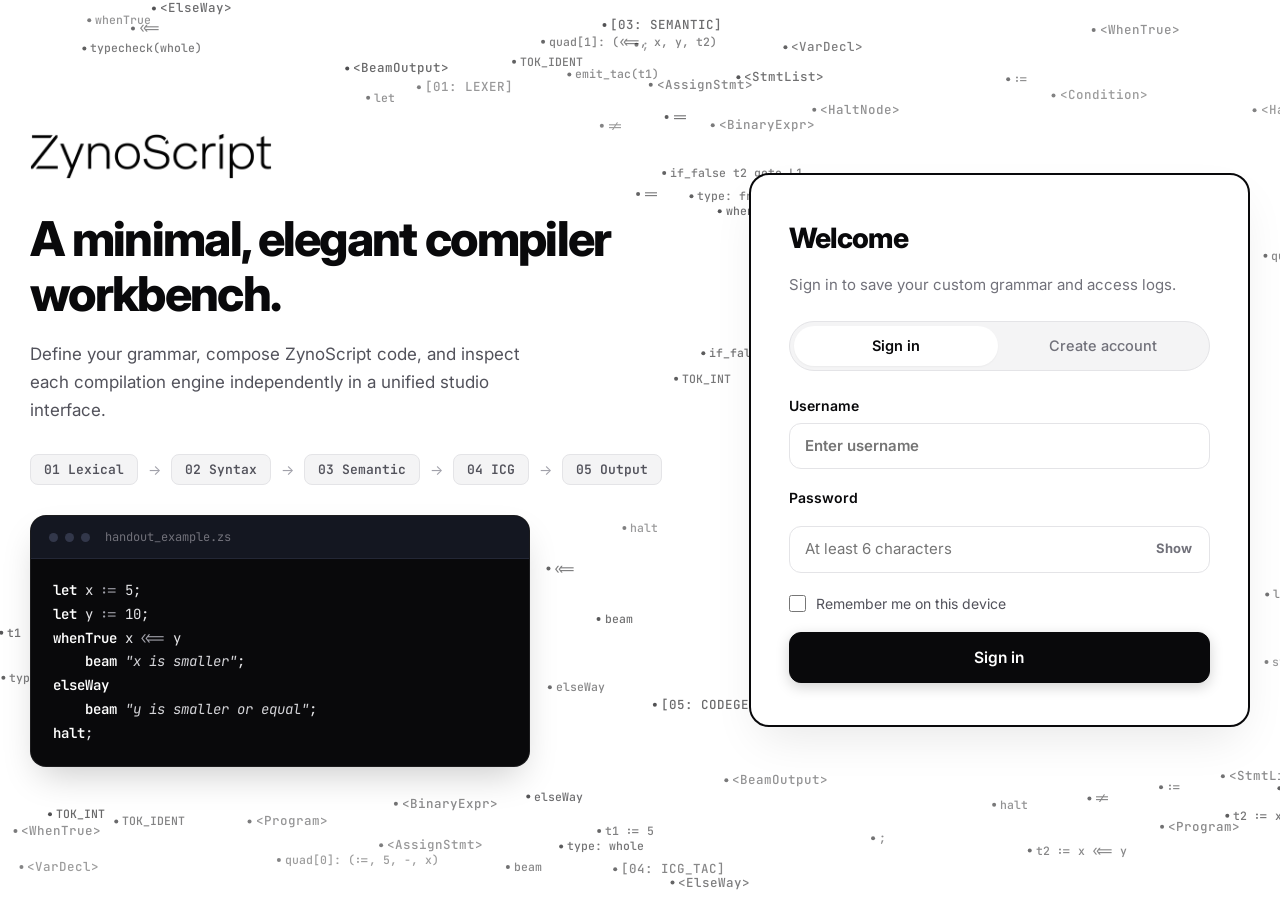
==== public/index.html @ df107875 "style: smooth anti-aliased borders and SVG rendering for topbar shortcut and theme buttons" ====
<!doctype html>
<html lang="en">
<head>
  <meta charset="utf-8">
  <meta name="viewport" content="width=device-width, initial-scale=1">
  <title>ZynoScript - Compiler Construction Lab Project</title>
  <meta name="description" content="ZynoScript: A minimal, sleek developer workbench for lexical, syntax, semantic, intermediate code generation, and execution.">
  <link rel="preconnect" href="https://fonts.googleapis.com">
  <link rel="preconnect" href="https://fonts.gstatic.com" crossorigin>
  <link rel="preload" as="style" href="https://fonts.googleapis.com/css2?family=Inter:wght@400;500;600;700;800&family=JetBrains+Mono:wght@400;500;600&display=swap">
  <link href="https://fonts.googleapis.com/css2?family=Inter:wght@400;500;600;700;800&family=JetBrains+Mono:wght@400;500;600&display=swap" rel="stylesheet">
  <link rel="stylesheet" href="css/style.css?v=6.4">
  <script>
    if (!localStorage.getItem("zs_token") && !sessionStorage.getItem("zs_token")) {
      document.documentElement.classList.add("show-auth-immediately");
    }
    if (localStorage.getItem("zs_theme") === "dark") {
      document.documentElement.setAttribute("data-theme", "dark");
    }
  </script>
  <link rel="icon" type="image/x-icon" href="/favicon.ico">
</head>
<body>

  <!-- Top Navigation Bar (Concept 1: Consolidated Executive Profile Menu) -->
  <header id="topbar" class="topbar" hidden>
    <div class="topbar-left">
      <a class="brand" href="#" aria-label="ZynoScript Compiler Construction Lab Project">
        <img src="assets/wordmark.png" alt="ZynoScript">
        <span class="brand-tag">Compiler Construction Lab Project</span>
      </a>
      <nav id="nav" class="nav-pills" hidden>
        <button class="nav-btn is-active" data-view="workbench" id="nav-workbench">Workbench</button>
        <button class="nav-btn" data-view="guide" id="nav-guide">Language Guide</button>
      </nav>
    </div>
    <div class="topbar-right">
      <button id="btn-shortcuts-help" class="topbar-icon-btn" type="button" title="Shortcuts & Quick Actions (?)" aria-label="Shortcuts and Quick Actions" hidden>
        <span data-icon="keyboard"></span>
      </button>
      <button id="btn-theme-toggle" class="topbar-icon-btn" type="button" title="Switch Theme (Light / Dark)" aria-label="Toggle Theme" hidden>
        <span id="theme-icon" data-icon="moon"></span>
      </button>

      <!-- Executive Profile Menu (Linear/Vercel style) -->
      <div id="whoami" class="profile-menu-container" hidden>
        <button id="profile-btn" class="profile-btn" aria-haspopup="true" aria-expanded="false" title="User Account Menu">
          <span class="avatar" id="who-avatar" aria-hidden="true">A</span>
          <span class="profile-caret" data-icon="chevron"></span>
        </button>
        <div id="profile-dropdown" class="profile-dropdown" hidden>
          <div class="profile-dropdown-header">
            <span id="who-name" class="profile-dropdown-name">admin</span>
            <span id="who-role" class="profile-dropdown-role">admin</span>
          </div>
          <div class="profile-dropdown-divider"></div>
          <button class="profile-dropdown-item" data-view="activity" id="nav-activity">
            <span class="p-item-icon" data-icon="activity"></span> Activity Stream
          </button>
          <button class="profile-dropdown-item" data-view="admin" id="nav-admin" hidden>
            <span class="p-item-icon" data-icon="shield"></span> Admin Tools
          </button>
          <button class="profile-dropdown-item" id="menu-open-grammar">
            <span class="p-item-icon" data-icon="sliders"></span> Grammar Settings
          </button>
          <div class="profile-dropdown-divider"></div>
          <button class="profile-dropdown-item danger" id="logout">
            <span class="p-item-icon" data-icon="logout"></span> Sign out
          </button>
        </div>
      </div>
    </div>
  </header>

  <!-- View 1: Auth (Sign In / Register) -->
  <main id="auth-view" class="auth" hidden>
    <canvas id="auth-compiler-canvas" class="auth-compiler-canvas" aria-hidden="true"></canvas>
    <div class="auth-container">
      <section class="auth-hero">
        <img class="hero-logo" src="assets/wordmark.png" alt="ZynoScript">
        <h1>A minimal, elegant compiler workbench.</h1>
        <p class="lead">Define your grammar, compose ZynoScript code, and inspect each compilation engine independently in a unified studio interface.</p>
        <div class="hero-pipeline-preview">
          <span class="h-stage">01 Lexical</span>
          <span class="h-arrow">&rarr;</span>
          <span class="h-stage">02 Syntax</span>
          <span class="h-arrow">&rarr;</span>
          <span class="h-stage">03 Semantic</span>
          <span class="h-arrow">&rarr;</span>
          <span class="h-stage">04 ICG</span>
          <span class="h-arrow">&rarr;</span>
          <span class="h-stage">05 Output</span>
        </div>
        <div class="hero-code-card">
          <div class="hero-code-header">
            <span class="hero-code-dot"></span>
            <span class="hero-code-dot"></span>
            <span class="hero-code-dot"></span>
            <span class="hero-code-title">handout_example.zs</span>
          </div>
          <pre class="hero-code"><span class="k">let</span> x <span class="o">:=</span> 5;
<span class="k">let</span> y <span class="o">:=</span> 10;
<span class="k">whenTrue</span> x <span class="o">&lt;&lt;=</span> y
    <span class="k">beam</span> <span class="s">"x is smaller"</span>;
<span class="k">elseWay</span>
    <span class="k">beam</span> <span class="s">"y is smaller or equal"</span>;
<span class="k">halt</span>;</pre>
        </div>
      </section>

      <section class="auth-card">
        <div class="auth-card-head">
          <h2 class="auth-title">Welcome</h2>
          <p class="muted">Sign in to save your custom grammar and access logs.</p>
        </div>
        <div class="seg auth-seg" role="tablist">
          <button class="tab is-active" data-mode="login" role="tab" id="tab-login">Sign in</button>
          <button class="tab" data-mode="register" role="tab" id="tab-register">Create account</button>
        </div>
        <form id="auth-form" autocomplete="on">
          <label>Username
            <input id="auth-user" required minlength="3" maxlength="32" autocomplete="username" placeholder="Enter username">
          </label>
          <label for="auth-pass">Password</label>
          <div class="pw-wrap">
            <input id="auth-pass" type="password" required minlength="6" autocomplete="current-password" placeholder="At least 6 characters">
            <button type="button" id="pw-toggle" class="pw-toggle" aria-pressed="false" aria-controls="auth-pass">Show</button>
          </div>
          <label class="check">
            <input type="checkbox" id="auth-remember">
            <span>Remember me on this device</span>
          </label>
          <p id="auth-error" class="form-error" role="alert"></p>
          <button class="btn primary block" id="auth-submit">Sign in</button>
        </form>
      </section>
    </div>
  </main>

  <!-- View 2: Workbench Studio (Clean 2-Column IDE) -->
  <main id="workbench-view" class="studio-view" hidden>
    <div class="mobile-workbench-tabs" id="mobile-workbench-tabs" role="tablist" aria-label="Mobile Workbench View">
      <button type="button" class="mw-tab is-active" data-mpane="editor" id="mw-tab-editor">Code Editor</button>
      <button type="button" class="mw-tab" data-mpane="inspector" id="mw-tab-inspector">Compiler Output</button>
      <button type="button" class="btn primary small mw-run-btn" id="mw-floating-run" title="Compile & Run All (Ctrl+Enter)"><span data-icon="play"></span> Run</button>
    </div>
    <div class="studio-grid" id="studio-grid">
      <!-- Left Column: 100% Dedicated to Source Code Editor (Concept 5) -->
      <section class="studio-pane editor-pane" id="editor-pane">
        <header class="pane-header">
          <div class="pane-header-left">
            <h2 class="pane-title">Source Code</h2>
          </div>
          <div class="pane-header-right">
            <div class="inline-select">
              <span class="select-label" id="sample-label">Preset:</span>
              <select id="sample" aria-labelledby="sample-label"></select>
            </div>
            <button id="btn-open-grammar" class="btn ghost small" title="Customize language grammar (slide-over)">
              <span data-icon="sliders"></span> Grammar
            </button>
          </div>
        </header>

        <!-- Code Editor Section -->
        <div id="code-container" class="pane-content editor-content">
          <div class="code-editor" id="code-editor-box">
            <div id="gutter" class="code-gutter" aria-hidden="true">1</div>
            <div class="code-stage-wrap">
              <pre id="code-highlight" class="code-highlight" aria-hidden="true"></pre>
              <textarea id="code" class="code-textarea" spellcheck="false" aria-label="ZynoScript source code"></textarea>
            </div>
          </div>
          <footer class="pane-footer editor-footer">
            <span id="code-stats" class="mono text-muted">0 lines · 0 chars</span>
            <div class="editor-footer-right">
              <span class="kbd-hint"><kbd>Ctrl</kbd> + <kbd>Enter</kbd> to run</span>
              <button id="btn-run-editor" class="btn ghost small" title="Run program (Ctrl+Enter)">Run <span data-icon="arrow"></span></button>
            </div>
          </footer>
        </div>
      </section>

      <!-- Resizable Split Handle (Desktop) -->
      <div id="studio-resizer" class="studio-resizer" role="separator" aria-orientation="vertical" title="Drag to resize editor and output panes"></div>

      <!-- Right Column: Flattened Pipeline Stepper & Inspector Output (Concept 2) -->
      <section class="studio-pane inspector-pane" id="inspector-pane">
        <header class="pane-header inspector-header-flattened">
          <!-- The Unified 5-Stage Compiler Pipeline -->
          <ol class="pipeline" id="pipeline" role="tablist">
            <li>
              <button class="stage" data-stage="lexical" id="stage-lexical" title="Run Lexical Analysis">
                <span class="stage-num">01</span>
                <span class="stage-name">Lexical</span>
                <span class="dot"></span>
              </button>
            </li>
            <li>
              <button class="stage" data-stage="syntax" id="stage-syntax" title="Run Syntax Analysis">
                <span class="stage-num">02</span>
                <span class="stage-name">Syntax</span>
                <span class="dot"></span>
              </button>
            </li>
            <li>
              <button class="stage" data-stage="semantic" id="stage-semantic" title="Run Semantic Analysis">
                <span class="stage-num">03</span>
                <span class="stage-name">Semantic</span>
                <span class="dot"></span>
              </button>
            </li>
            <li>
              <button class="stage" data-stage="icg" id="stage-icg" title="Run Intermediate Code Generation">
                <span class="stage-num">04</span>
                <span class="stage-name">ICG</span>
                <span class="dot"></span>
              </button>
            </li>
            <li>
              <button class="stage" data-stage="output" id="stage-output" title="Run Output Interpreter">
                <span class="stage-num">05</span>
                <span class="stage-name">Output</span>
                <span class="dot"></span>
              </button>
            </li>
          </ol>
          <div class="inspector-header-actions">
            <h2 id="out-title" style="display:none;" aria-hidden="true">Output</h2>
            <span id="out-status" class="badge" hidden></span>
            <!-- Contextual Controls (Concept 4: hidden until output is available) -->
            <button id="btn-copy-output" class="tool-btn" title="Copy output to clipboard" hidden><span data-icon="copy"></span> Copy</button>
            <button id="btn-clear-output" class="tool-btn" title="Clear output" hidden><span data-icon="trash"></span> Clear</button>
            <button id="run-all" class="btn primary small run-all-btn" title="Run all 5 compiler stages (Ctrl+Enter)"><span data-icon="play"></span> Run All</button>
          </div>
        </header>

        <!-- Dynamic Output Content (Subbar removed!) -->
        <div id="output" class="pane-content inspector-content">
          <div class="empty-state">
            <div class="empty-glyph" data-icon="braces"></div>
            <p>Pick a compiler stage above or hit <b>Run All</b> to analyze and run your code.</p>
          </div>
        </div>
      </section>
    </div>
  </main>

  <!-- Slide-Over Grammar Configuration Sheet (Concept 5) -->
  <div id="grammar-drawer-backdrop" class="drawer-backdrop" hidden></div>
  <aside id="grammar-drawer" class="drawer-sheet" hidden aria-label="Grammar Configuration">
    <div class="drawer-header">
      <div>
        <h2 class="drawer-title">Language Grammar</h2>
        <p class="muted text-small">Configure custom keywords, operators, and inspect BNF rules.</p>
      </div>
      <button id="btn-close-grammar-drawer" class="drawer-close-btn" title="Close drawer (ESC)" aria-label="Close"><span data-icon="close"></span></button>
    </div>
    <div class="drawer-tabs">
      <div class="seg small">
        <button class="tab is-active" data-gtab="keywords">Keywords</button>
        <button class="tab" data-gtab="operators">Operators</button>
        <button class="tab" data-gtab="rules">BNF Grammar Rules</button>
      </div>
      <span id="grammar-msg" class="muted text-small" role="status"></span>
    </div>
    <div id="grammar-body" class="drawer-body"></div>
    <div class="drawer-footer">
      <button id="grammar-preview" class="btn ghost small" title="Translate current preset sample using your draft grammar">Preview in Sample</button>
      <button id="grammar-reset" class="btn ghost small">Reset to Default</button>
      <button id="grammar-save" class="btn primary small">Save Grammar</button>
    </div>
  </aside>

  <!-- View 3: Language Guide (Full Reference & Cheatsheet) -->
  <main id="guide-view" class="page-view" hidden>
    <div class="guide-container">
      <div class="guide-header">
        <div>
          <span class="eyebrow">Language Specification</span>
          <h1 class="page-title">ZynoScript Language Reference</h1>
          <p class="muted">Complete specification of keywords, operators, data types, and syntax rules.</p>
        </div>
        <button id="guide-try" class="btn primary">Load Handout Example &rarr;</button>
      </div>

      <div class="guide-grid">
        <section class="card-panel">
          <header class="card-header"><h3>Custom Keywords (Section A)</h3></header>
          <div id="guide-keywords" class="card-body flush"></div>
        </section>

        <section class="card-panel">
          <header class="card-header"><h3>Custom Operators (Section B)</h3></header>
          <div id="guide-operators" class="card-body flush"></div>
        </section>

        <section class="card-panel">
          <header class="card-header"><h3>Data Types (Handwritten Notes)</h3></header>
          <div id="guide-types" class="card-body flush"></div>
        </section>

        <section class="card-panel">
          <header class="card-header"><h3>Syntax & Grammar Rules</h3></header>
          <div class="card-body">
            <ul class="rules-list">
              <li>Every statement ends with a semicolon <code>;</code></li>
              <li>Every complete program concludes with <code id="gd-halt">halt;</code></li>
              <li>Variables can be explicitly typed: <code id="gd-decl1">let whole a := 5;</code></li>
              <li>Variables can also be inferred from values: <code id="gd-decl2">let x := 5;</code></li>
              <li>Conditional statements support optional parentheses around conditions: <code>whenTrue x &lt;&lt;= y</code></li>
              <li>Single statements can be written with or without enclosing braces <code>{ }</code></li>
              <li>Explicit type casting uses <code id="gd-cast">x as~ whole</code> (converts between <code>whole</code>, <code>part</code>, <code>phrase</code>, <code>flag</code>, and <code>mark</code>).</li>
              <li>Single-line comments begin with <code>//</code> and run to the end of the line.</li>
              <li>Multi-line block comments open with <code>/~~</code> and close with <code>~~/</code>; they may span any number of lines.</li>
              <li>Comments are removed by the lexer, so they never affect tokens, the AST, or program output.</li>
            </ul>
          </div>
        </section>

        <section class="card-panel">
          <header class="card-header"><h3>Comments (<code>//</code> &amp; <code>/~~ ... ~~/</code>)</h3></header>
          <div class="card-body">
            <pre class="code">// single-line comment: ignored until end of line
let whole total := 10;   // trailing comment after code

/~~ multi-line block comment:
    begins with /~~ and spans multiple lines
    until closed with ~~/
beam total;
halt;</pre>
            <p class="muted text-small">Custom operators may not contain <code>//</code>, <code>/~~</code>, or <code>~~/</code>, so comments always stay unambiguous.</p>
          </div>
        </section>

        <section class="card-panel">
          <header class="card-header"><h3>Explicit Type Casting (<code>as~</code>)</h3></header>
          <div class="card-body">
            <pre class="code" id="guide-cast-code">let part rate := 19.75;
let whole units := rate as~ whole;      // 19.75 -> 19
let phrase label := units as~ phrase;   // 19 -> "19"
let whole parsed := "42" as~ whole;     // "42" -> 42
let mark grade := 65 as~ mark;          // 65 -> 'A'
let flag ok := 1 as~ flag;              // 1 -> true</pre>
            <p class="muted text-small">Supported casts: <code>whole &harr; part</code>, <code>any &rarr; phrase</code>, <code>phrase &rarr; whole/part</code> (checked at runtime), <code>flag &harr; whole</code> (0/1), and <code>mark &harr; whole</code> (character code).</p>
          </div>
        </section>

        <section class="card-panel span-full">
          <header class="card-header"><h3>Formal Grammar (BNF Production Rules)</h3></header>
          <div class="card-body"><pre id="guide-bnf" class="code bnf-code"></pre></div>
        </section>
      </div>
    </div>
  </main>

  <!-- View 4: Activity Log (Feed-Style Stream) -->
  <main id="activity-view" class="page-view" hidden>
    <div class="page-container">
      <section class="card-panel">
        <header class="card-header flex-header">
          <div>
            <h1 class="page-title">Activity Stream</h1>
            <p id="log-scope" class="muted text-small"></p>
          </div>
          <div class="row header-controls">
            <select id="log-user" aria-label="Filter by user" hidden><option value="">All users</option></select>
            <select id="log-filter" aria-label="Filter by action"><option value="">All actions</option></select>
            <select id="log-status" aria-label="Filter by status">
              <option value="">All outcomes</option>
              <option value="ok">Success only</option>
              <option value="error">Errors only</option>
            </select>
            <button id="log-refresh" class="btn ghost small" title="Refresh logs"><span data-icon="refresh"></span> Refresh</button>
            <button id="log-export-btn" class="btn ghost small" title="Export logs as JSON"><span data-icon="download"></span> Export</button>
          </div>
        </header>
        <div id="log-body" class="card-body flush"></div>
      </section>
    </div>
  </main>

  <!-- View 5: Admin Panel & System Telemetry -->
  <main id="admin-view" class="page-view" hidden>
    <div class="page-container admin-container">
      <!-- Admin Telemetry Metric Cards -->
      <section class="telemetry-grid" id="admin-telemetry-grid">
        <div class="stat-card">
          <div class="stat-icon" data-icon="users"></div>
          <div class="stat-content">
            <span class="stat-label">Total Users</span>
            <span class="stat-val" id="stat-total-users">-</span>
            <span class="stat-meta" id="stat-users-meta">Loading users...</span>
          </div>
        </div>
        <div class="stat-card">
          <div class="stat-icon" data-icon="play"></div>
          <div class="stat-content">
            <span class="stat-label">Pipeline Runs</span>
            <span class="stat-val" id="stat-total-runs">-</span>
            <span class="stat-meta" id="stat-runs-meta">0% pass rate</span>
          </div>
        </div>
        <div class="stat-card">
          <div class="stat-icon" data-icon="activity"></div>
          <div class="stat-content">
            <span class="stat-label">Active Sessions</span>
            <span class="stat-val" id="stat-active-sessions">-</span>
            <span class="stat-meta" id="stat-sessions-meta">Active tokens</span>
          </div>
        </div>
        <div class="stat-card">
          <div class="stat-icon" data-icon="database"></div>
          <div class="stat-content">
            <span class="stat-label">Database Backend</span>
            <span class="stat-val" id="stat-db-type">-</span>
            <span class="stat-meta" id="stat-db-meta"><span class="live-dot ok"></span> Connected</span>
          </div>
        </div>
      </section>

      <!-- Stage Execution Breakdown -->
      <section class="card-panel admin-stage-panel">
        <header class="card-header flex-header">
          <div>
            <h3>Compiler Pipeline Stage Telemetry</h3>
            <p class="muted text-small">Execution volume across compiler pipeline phases.</p>
          </div>
        </header>
        <div class="card-body">
          <div class="stage-stats-bar" id="admin-stage-stats">
            <!-- Stage stats loaded dynamically -->
          </div>
        </div>
      </section>

      <!-- User Management Panel -->
      <section class="card-panel">
        <header class="card-header flex-header">
          <div>
            <h2 class="page-title">User Accounts & Privileges</h2>
            <p class="muted text-small">Inspect registered users, activity, grammar configurations, and access rights.</p>
          </div>
          <div class="row header-controls">
            <input type="search" id="admin-user-search" class="admin-search-input" placeholder="Filter user by name..." aria-label="Search users">
            <select id="admin-role-filter" aria-label="Filter by role">
              <option value="">All roles</option>
              <option value="admin">Admins only</option>
              <option value="user">Standard users</option>
            </select>
            <button id="users-refresh" class="btn ghost small"><span data-icon="refresh"></span> Refresh</button>
          </div>
        </header>
        <div id="users-body" class="card-body flush"></div>
      </section>

      <!-- Maintenance Panel -->
      <section class="card-panel maintenance-panel">
        <header class="card-header flex-header">
          <div>
            <h3>System Operations & Telemetry Management</h3>
            <p class="muted text-small">Audit logs maintenance and data export utilities.</p>
          </div>
        </header>
        <div class="card-body maintenance-actions">
          <div class="maintenance-item">
            <div>
              <strong>Prune Activity Audit Logs</strong>
              <p class="muted text-small">Clear old compiler telemetry logs while retaining registered user accounts.</p>
            </div>
            <div class="row">
              <button class="btn small ghost" id="btn-prune-7d">Prune &gt; 7 Days</button>
              <button class="btn small ghost" id="btn-prune-30d">Prune &gt; 30 Days</button>
              <button class="btn small danger" id="btn-prune-all">Clear All Logs</button>
            </div>
          </div>
        </div>
      </section>
    </div>
  </main>

  <!-- Confirmation / Prompt Modal Dialog -->
  <dialog id="dlg">
    <form method="dialog">
      <h2 id="dlg-title"></h2>
      <p id="dlg-text" class="muted"></p>
      <label id="dlg-field" for="dlg-input" hidden>New password
        <input id="dlg-input" type="password" minlength="6" maxlength="128" autocomplete="new-password">
      </label>
      <div class="dlg-actions">
        <button value="cancel" class="btn ghost" formnovalidate>Cancel</button>
        <button value="ok" class="btn primary" id="dlg-ok">Confirm</button>
      </div>
    </form>
  </dialog>

  <!-- Admin Grammar Inspector Modal Dialog -->
  <dialog id="dlg-grammar" class="dlg-grammar">
    <form method="dialog">
      <div class="dlg-grammar-header">
        <div>
          <h2 id="dlg-grammar-title">User Language Grammar</h2>
          <p id="dlg-grammar-sub" class="muted text-small"></p>
        </div>
        <button value="cancel" class="drawer-close-btn" formnovalidate aria-label="Close"><span data-icon="close"></span></button>
      </div>
      <div id="dlg-grammar-content" class="dlg-grammar-body"></div>
      <div class="dlg-actions">
        <button value="cancel" class="btn primary" formnovalidate>Close</button>
      </div>
    </form>
  </dialog>


  <!-- Command Palette Modal (Ctrl + K) -->
  <dialog id="cmd-palette" class="cmd-palette">
    <div class="cmd-box">
      <div class="cmd-header">
        <span class="cmd-search-icon" aria-hidden="true" data-icon="search"></span>
        <input id="cmd-input" type="text" placeholder="Type a command or search actions..." autocomplete="off" spellcheck="false" aria-label="Command search">
        <kbd class="cmd-esc-tag">ESC</kbd>
      </div>
      <div id="cmd-list" class="cmd-list" role="listbox"></div>
      <footer class="cmd-footer">
        <div class="cmd-shortcuts-hint">
          <span><kbd class="mini-kbd">↑</kbd><kbd class="mini-kbd">↓</kbd> navigate</span>
          <span><kbd class="mini-kbd">↵</kbd> select</span>
          <span><kbd class="mini-kbd">esc</kbd> close</span>
        </div>
        <span class="cmd-brand-sub">ZynoScript Studio</span>
      </footer>
    </div>
  </dialog>

  <!-- Keyboard Shortcuts & Studio Quick Actions Modal (?) -->
  <dialog id="dlg-shortcuts" class="dlg-shortcuts">
    <form method="dialog">
      <div class="dlg-grammar-header">
        <div>
          <h2>Shortcuts &amp; Quick Actions</h2>
          <p class="muted text-small">Keyboard shortcuts, editor controls, and one-click studio actions</p>
        </div>
        <button value="cancel" class="drawer-close-btn" formnovalidate aria-label="Close"><span data-icon="close"></span></button>
      </div>
      <div class="shortcuts-modal-body">
        <div class="shortcuts-section-title">Keyboard Shortcuts</div>
        <div class="shortcuts-grid">
          <div class="shortcut-row">
            <div class="shortcut-info">
              <strong>Run Full Compiler Pipeline</strong>
              <span class="muted text-small">Executes Lexical &rarr; Syntax &rarr; Semantic &rarr; ICG &rarr; Output</span>
            </div>
            <kbd>Ctrl + Enter</kbd>
          </div>
          <div class="shortcut-row">
            <div class="shortcut-info">
              <strong>Search All Commands &amp; Presets</strong>
              <span class="muted text-small">Instant search across stages, views, and sample programs</span>
            </div>
            <kbd>Ctrl + K</kbd>
          </div>
          <div class="shortcut-row">
            <div class="shortcut-info">
              <strong>Open / Close This Shortcuts Guide</strong>
              <span class="muted text-small">Works anywhere outside text inputs</span>
            </div>
            <kbd>?</kbd>
          </div>
          <div class="shortcut-row">
            <div class="shortcut-info">
              <strong>Indent Source Code</strong>
              <span class="muted text-small">Inserts 4 spaces at the cursor inside the code editor</span>
            </div>
            <kbd>Tab</kbd>
          </div>
          <div class="shortcut-row">
            <div class="shortcut-info">
              <strong>Close Active Drawer or Modal</strong>
              <span class="muted text-small">Closes Grammar Drawer, Shortcuts, or Command Search</span>
            </div>
            <kbd>Esc</kbd>
          </div>
        </div>

        <div class="shortcuts-section-title">Workbench Tips &amp; Mouse Controls</div>
        <div class="shortcuts-grid">
          <div class="shortcut-row">
            <div class="shortcut-info">
              <strong>Jump to Error Line</strong>
              <span class="muted text-small">Click any diagnostic row or red line number in the gutter</span>
            </div>
            <kbd>Click Error</kbd>
          </div>
          <div class="shortcut-row">
            <div class="shortcut-info">
              <strong>Resize Editor / Output Split</strong>
              <span class="muted text-small">Drag the center divider bar; double-click to reset 50/50</span>
            </div>
            <kbd>Drag / Dbl-Click</kbd>
          </div>
        </div>

        <div class="shortcuts-section-title">Quick Studio Actions</div>
        <div class="shortcuts-quick-actions">
          <button type="button" class="btn ghost small" data-quick-action="run-all"><span data-icon="play"></span> Run All Stages</button>
          <button type="button" class="btn ghost small" data-quick-action="open-grammar"><span data-icon="sliders"></span> Customize Grammar</button>
          <button type="button" class="btn ghost small" data-quick-action="toggle-theme"><span data-icon="moon"></span> Toggle Light / Dark</button>
          <button type="button" class="btn ghost small" data-quick-action="open-cmd"><span data-icon="search"></span> Search Presets (Ctrl+K)</button>
          <button type="button" class="btn ghost small" data-quick-action="view-guide"><span data-icon="book"></span> Language Guide</button>
          <button type="button" class="btn ghost small" data-quick-action="copy-output"><span data-icon="copy"></span> Copy Output</button>
        </div>
      </div>
      <div class="dlg-actions">
        <button value="cancel" class="btn primary small" formnovalidate>Done</button>
      </div>
    </form>
  </dialog>

  <!-- Toast Notification -->
  <div id="toast" class="toast" role="status" hidden></div>

  <!-- Scripts -->
  <script defer src="js/icons.js?v=6.4"></script>
  <script defer src="js/samples.js?v=6.4"></script>
  <script defer src="js/api.js?v=6.4"></script>
  <script defer src="js/app.js?v=6.4"></script>
</body>
</html>
---- public/css/style.css ----
/* ZynoScript Compiler Studio - Minimal Black & White Theme */
:root {
  --bg: #ffffff;
  --bg-canvas: #f8f9fa;
  --bg-subtle: #fafafa;
  --bg-muted: #f4f4f5;
  --bg-dark: #09090b;
  --bg-editor: #0c0e14;
  
  --ink: #09090b;
  --ink-secondary: #52525b;
  --ink-muted: #71717a;
  --ink-faint: #a1a1aa;
  --ink-inverse: #ffffff;
  
  --line: #e4e4e7;
  --line-subtle: #f4f4f5;
  --line-strong: #d4d4d8;
  
  --ok: #16a34a;
  --ok-bg: #f0fdf4;
  --ok-border: #bbf7d0;
  
  --bad: #dc2626;
  --bad-bg: #fef2f2;
  --bad-border: #fecaca;
  
  --warn: #d97706;
  --warn-bg: #fffbeb;
  --warn-border: #fde68a;
  
  --font-sans: "Inter", -apple-system, BlinkMacSystemFont, "Segoe UI", Roboto, sans-serif;
  --font-mono: "JetBrains Mono", ui-monospace, "Cascadia Code", Consolas, monospace;
  
  --r: 12px;
  --r-sm: 8px;
  --r-full: 9999px;
  
  --shadow-sm: 0 1px 2px rgba(0, 0, 0, 0.04);
  --shadow: 0 4px 12px -2px rgba(0, 0, 0, 0.06), 0 2px 4px -2px rgba(0, 0, 0, 0.03);
  --shadow-lg: 0 20px 40px -15px rgba(0, 0, 0, 0.12);
  
  --transition: all 0.16s cubic-bezier(0.16, 1, 0.3, 1);
}

/* Reset & Base */
*, *::before, *::after { box-sizing: border-box; }
html { -webkit-font-smoothing: antialiased; }
body {
  margin: 0;
  background: var(--bg-canvas);
  color: var(--ink);
  font: 14px/1.5 var(--font-sans);
  min-height: 100vh;
  display: flex;
  flex-direction: column;
}

[hidden] { display: none !important; }
html.show-auth-immediately #auth-view[hidden] { display: flex !important; }
button, input, select, textarea { font: inherit; color: inherit; }
:focus-visible { outline: 2px solid var(--ink); outline-offset: 2px; }
h1, h2, h3 { margin: 0; font-weight: 700; letter-spacing: -0.025em; }
code, .mono { font-family: var(--font-mono); }
code { background: var(--bg-muted); border: 1px solid var(--line); padding: 2px 6px; border-radius: 4px; font-size: 12px; }
.muted { color: var(--ink-muted); }
.text-small { font-size: 12px; }
.text-muted { color: var(--ink-muted); }

/* Top Navigation Bar */
.topbar {
  height: 56px;
  flex: none;
  display: flex;
  align-items: center;
  justify-content: space-between;
  padding: 0 24px;
  background: rgba(255, 255, 255, 0.94);
  backdrop-filter: blur(12px);
  border-bottom: 1px solid var(--line);
  position: sticky;
  top: 0;
  z-index: 40;
}

.topbar-left, .topbar-right {
  display: flex;
  align-items: center;
  gap: 20px;
}

.brand {
  display: flex;
  align-items: center;
  gap: 10px;
  text-decoration: none;
  color: var(--ink);
}

.brand img {
  height: 22px;
  display: block;
}

.brand-tag {
  font-size: 11px;
  font-weight: 600;
  text-transform: uppercase;
  letter-spacing: 0.1em;
  color: var(--ink-muted);
  border-left: 1px solid var(--line-strong);
  padding-left: 10px;
  white-space: nowrap;
}

/* Nav Pills */
.nav-pills {
  display: flex;
  gap: 3px;
  background: var(--bg-muted);
  padding: 3px;
  border-radius: var(--r-full);
  border: 1px solid var(--line);
}

.nav-btn {
  background: none;
  border: 0;
  padding: 5px 14px;
  border-radius: var(--r-full);
  font-weight: 500;
  font-size: 13px;
  color: var(--ink-secondary);
  cursor: pointer;
  transition: var(--transition);
}

.nav-btn:hover { color: var(--ink); }
.nav-btn.is-active {
  background: var(--ink);
  color: var(--ink-inverse);
  box-shadow: 0 2px 6px rgba(0, 0, 0, 0.15);
}

/* Executive Profile Menu (Linear / GitHub / Vercel style) */
.profile-menu-container {
  position: relative;
}

.profile-btn {
  display: flex;
  align-items: center;
  gap: 6px;
  background: transparent;
  border: 1px solid transparent;
  padding: 3px 6px 3px 3px;
  border-radius: var(--r-full);
  cursor: pointer;
  transition: var(--transition);
}

.profile-btn:hover,
.profile-btn[aria-expanded="true"] {
  background: var(--bg-muted);
  border-color: var(--line);
}

.avatar {
  width: 30px;
  height: 30px;
  border-radius: 50%;
  background: var(--ink);
  color: var(--ink-inverse);
  display: grid;
  place-items: center;
  font-weight: 700;
  font-size: 13px;
  letter-spacing: -0.02em;
}

.profile-caret {
  font-size: 10px;
  color: var(--ink-muted);
  transition: transform 0.15s ease;
}

.profile-btn[aria-expanded="true"] .profile-caret {
  transform: rotate(180deg);
}

.profile-dropdown {
  position: absolute;
  top: calc(100% + 8px);
  right: 0;
  width: 220px;
  background: #ffffff;
  border: 1px solid var(--line);
  border-radius: 14px;
  box-shadow: 0 10px 30px -5px rgba(0, 0, 0, 0.12), 0 0 0 1px rgba(0, 0, 0, 0.04);
  padding: 6px;
  display: flex;
  flex-direction: column;
  gap: 2px;
  z-index: 100;
  animation: dropdownPop 0.14s cubic-bezier(0.16, 1, 0.3, 1);
}

.profile-dropdown[hidden] {
  display: none !important;
}

@keyframes dropdownPop {
  from { opacity: 0; transform: translateY(-4px) scale(0.98); }
  to { opacity: 1; transform: translateY(0) scale(1); }
}

.profile-dropdown-header {
  padding: 8px 10px;
  display: flex;
  flex-direction: column;
  gap: 2px;
  background: var(--bg-subtle);
  border-radius: 10px;
}

.profile-dropdown-name {
  font-size: 13px;
  font-weight: 600;
  color: var(--ink);
}

.profile-dropdown-role {
  font-size: 11px;
  color: var(--ink-muted);
  text-transform: capitalize;
}

.profile-dropdown-divider {
  height: 1px;
  background: var(--line-subtle);
  margin: 4px 0;
}

.profile-dropdown-item {
  display: flex;
  align-items: center;
  gap: 10px;
  width: 100%;
  padding: 8px 10px;
  background: transparent;
  border: 0;
  border-radius: 8px;
  font-size: 13px;
  font-weight: 500;
  color: var(--ink);
  cursor: pointer;
  text-align: left;
  transition: var(--transition);
}

.profile-dropdown-item:hover {
  background: var(--bg-muted);
}

.profile-dropdown-item.danger {
  color: var(--bad);
}

.profile-dropdown-item.danger:hover {
  background: var(--bad-bg);
}

.p-item-icon {
  font-size: 14px;
  width: 18px;
  text-align: center;
}

/* Buttons */
.btn {
  display: inline-flex;
  align-items: center;
  justify-content: center;
  gap: 6px;
  border: 1px solid var(--line);
  background: var(--bg);
  color: var(--ink);
  border-radius: var(--r-full);
  padding: 7px 16px;
  font-weight: 600;
  font-size: 13px;
  cursor: pointer;
  transition: var(--transition);
  white-space: nowrap;
}

.btn:hover {
  border-color: var(--ink);
}

.btn:active {
  transform: translateY(1px);
}

.btn.primary {
  background: var(--ink);
  color: var(--ink-inverse);
  border-color: var(--ink);
}

.btn.primary:hover {
  background: #27272a;
  border-color: #27272a;
  box-shadow: 0 4px 12px rgba(0, 0, 0, 0.2);
}

.btn.ghost {
  background: transparent;
  border-color: transparent;
  color: var(--ink-secondary);
}

.btn.ghost:hover {
  background: var(--bg-muted);
  color: var(--ink);
}

.btn.small {
  padding: 4px 12px;
  font-size: 12px;
}

.btn.block {
  width: 100%;
  padding: 10px;
  font-size: 14px;
}

.btn:disabled {
  opacity: 0.5;
  cursor: not-allowed;
}

/* Segmented Control (Tabs) */
.seg {
  display: inline-flex;
  gap: 2px;
  background: var(--bg-muted);
  border: 1px solid var(--line);
  padding: 3px;
  border-radius: var(--r-full);
}

.seg .tab {
  background: none;
  border: 0;
  padding: 5px 14px;
  border-radius: var(--r-full);
  font-weight: 500;
  font-size: 13px;
  color: var(--ink-muted);
  cursor: pointer;
  transition: var(--transition);
}

.seg .tab:hover { color: var(--ink); }
.seg .tab.is-active {
  background: var(--bg);
  color: var(--ink);
  box-shadow: var(--shadow-sm);
  font-weight: 600;
}

.seg.mini-seg .tab {
  padding: 4px 12px;
  font-size: 12.5px;
}

.seg.small .tab {
  padding: 4px 11px;
  font-size: 12px;
}

/* Auth View */
/* Auth Specific Layout, Typography & Dynamic Cursor Background Glow */
.auth {
  width: 100%;
  min-height: 100vh;
  background: #ffffff;
  position: relative;
  overflow: hidden;
  display: flex;
  align-items: center;
  justify-content: center;
  padding: 40px 24px;
}

/* Interactive compiler syntax canvas in the white background */
.auth-compiler-canvas {
  position: absolute;
  top: 0;
  left: 0;
  width: 100%;
  height: 100%;
  pointer-events: none;
  z-index: 0;
}

.auth-container {
  position: relative;
  z-index: 1;
  display: grid;
  grid-template-columns: 1.15fr 0.88fr;
  gap: 64px;
  align-items: center;
  max-width: 1220px;
  width: 100%;
  margin: 0 auto;
}

.auth-hero {
  animation: fadeIn 0.4s ease-out;
  position: relative;
}

.hero-logo {
  height: 46px;
  margin-bottom: 28px;
  transition: transform 0.25s ease;
}
.hero-logo:hover {
  transform: scale(1.02);
}

.auth-hero h1 {
  font-size: clamp(34px, 3.8vw, 48px);
  line-height: 1.14;
  font-weight: 800;
  margin-bottom: 18px;
  letter-spacing: -0.035em;
  color: #09090b;
}

.lead {
  font-size: 17px;
  color: var(--ink-secondary);
  line-height: 1.65;
  max-width: 48ch;
  margin: 0 0 30px;
}

.hero-pipeline-preview {
  display: flex;
  align-items: center;
  flex-wrap: wrap;
  gap: 10px;
  margin-bottom: 30px;
}

.h-stage {
  font: 600 13px var(--font-mono);
  padding: 6px 13px;
  border: 1px solid var(--line);
  background: var(--bg-muted);
  border-radius: 8px;
  color: var(--ink-secondary);
  transition: background-color 0.2s ease, transform 0.2s ease;
}

.h-stage:hover {
  background: #e4e4e7;
  color: #09090b;
  transform: translateY(-1px);
}

.h-arrow {
  color: var(--ink-faint);
  font-size: 14px;
}

/* Hero Code Card (Left Side) */
.hero-code-card {
  background: var(--bg-dark);
  border-radius: 16px;
  border: 1px solid rgba(255, 255, 255, 0.08);
  box-shadow: 0 16px 36px -10px rgba(0, 0, 0, 0.22);
  overflow: hidden;
  max-width: 500px;
  transition: transform 0.25s cubic-bezier(0.16, 1, 0.3, 1), box-shadow 0.25s ease;
  position: relative;
}

.hero-code-card:hover {
  transform: translateY(-3px);
  box-shadow: 0 24px 48px -10px rgba(0, 0, 0, 0.32);
}

.hero-code-header {
  display: flex;
  align-items: center;
  gap: 7px;
  padding: 13px 18px;
  background: #141721;
  border-bottom: 1px solid #232736;
}

.hero-code-dot {
  width: 9px;
  height: 9px;
  border-radius: 50%;
  background: #32374a;
}

.hero-code-title {
  font: 12px var(--font-mono);
  color: #71717a;
  margin-left: 8px;
}

.hero-code {
  margin: 0;
  padding: 20px 22px;
  font: 14px/1.7 var(--font-mono);
  color: #e4e4e7;
}

.hero-code .k { color: #ffffff; font-weight: 600; }
.hero-code .o { color: #a1a1aa; }
.hero-code .s { color: #d4d4d8; font-style: italic; }

/* Auth Card (Right Side) - Clean Solid Black Outline permanently maintained */
.auth-card {
  background: #ffffff;
  border: 2px solid #09090b;
  border-radius: 20px;
  padding: 42px 38px;
  box-shadow: 0 20px 48px -12px rgba(0, 0, 0, 0.1);
  animation: fadeIn 0.4s ease-out 0.1s both;
  transition: transform 0.25s cubic-bezier(0.16, 1, 0.3, 1), box-shadow 0.25s ease;
  position: relative;
}

.auth-card:hover {
  transform: translateY(-3px);
  box-shadow: 0 28px 56px -12px rgba(0, 0, 0, 0.16);
}

.auth-card-head { margin-bottom: 24px; }
.auth-title { font-size: 28px; font-weight: 800; letter-spacing: -0.025em; margin-bottom: 6px; color: #09090b; }
.auth-card-head p.muted { font-size: 15px; line-height: 1.5; color: var(--ink-muted); }

.auth-seg {
  width: 100%;
  margin-bottom: 24px;
  padding: 4px;
  background: var(--bg-muted);
  border-radius: var(--r-full);
  border: 1px solid var(--line);
}
.auth-seg .tab {
  flex: 1;
  text-align: center;
  padding: 9px 18px;
  font-size: 14.5px;
  font-weight: 500;
  transition: all 0.18s cubic-bezier(0.16, 1, 0.3, 1);
}

.auth-card form {
  display: grid;
  gap: 18px;
}

.auth-card label {
  display: grid;
  gap: 7px;
  font-size: 14px;
  font-weight: 600;
  color: var(--ink);
}

.auth-card input {
  border: 1px solid var(--line);
  background: var(--bg);
  border-radius: 12px;
  padding: 11px 15px;
  font-size: 15px;
  transition: all 0.2s cubic-bezier(0.16, 1, 0.3, 1);
}

.auth-card input:hover {
  border-color: #71717a;
  background: #fafafa;
}

.auth-card input:focus {
  border-color: #09090b;
  background: #ffffff;
  box-shadow: 0 0 0 3px rgba(9, 9, 11, 0.1);
  outline: none;
}

.auth-card .pw-wrap input {
  width: 100%;
  padding-right: 74px;
}

.auth-card .pw-toggle {
  position: absolute;
  right: 9px;
  top: 50%;
  transform: translateY(-50%);
  border: 0;
  background: none;
  font-size: 13px;
  font-weight: 700;
  color: var(--ink-muted);
  cursor: pointer;
  padding: 5px 9px;
  border-radius: 6px;
  transition: color 0.16s ease, background-color 0.16s ease;
}

.auth-card .pw-toggle:hover {
  color: #09090b;
  background: var(--bg-muted);
}

.auth-card .check {
  display: flex;
  align-items: center;
  gap: 10px;
  font-weight: 400;
  font-size: 14px;
  color: var(--ink-secondary);
  cursor: pointer;
  margin-top: 2px;
  user-select: none;
  transition: color 0.16s ease;
}

.auth-card .check:hover {
  color: #09090b;
}

.auth-card .check input {
  width: 17px;
  height: 17px;
  accent-color: #09090b;
  margin: 0;
  cursor: pointer;
}

.auth-card .form-error {
  display: none;
  background: var(--bad-bg);
  border: 1px solid var(--bad-border);
  border-radius: 10px;
  padding: 10px 12px;
  font-size: 13px;
  color: #991b1b;
  margin: 0 0 14px;
  align-items: flex-start;
  gap: 10px;
  box-sizing: border-box;
  animation: fadeIn 0.2s cubic-bezier(0.16, 1, 0.3, 1);
}

.auth-card .form-error:not(:empty) {
  display: flex;
}

.form-error-icon {
  display: inline-flex;
  align-items: center;
  justify-content: center;
  width: 18px;
  height: 18px;
  border-radius: 50%;
  background: #dc2626;
  color: #ffffff;
  font-weight: 700;
  font-size: 11px;
  flex: none;
  margin-top: 1px;
}

.form-error-body {
  display: flex;
  flex-direction: column;
  gap: 5px;
  flex: 1;
}

.form-error-msg {
  line-height: 1.4;
  font-weight: 500;
}

.auth-switch-btn {
  background: transparent;
  border: 0;
  padding: 0;
  color: #09090b;
  font-size: 12.5px;
  font-weight: 700;
  text-decoration: underline;
  text-underline-offset: 3px;
  cursor: pointer;
  text-align: left;
  transition: opacity 0.15s ease;
  margin-top: 2px;
}

.auth-switch-btn:hover {
  opacity: 0.7;
}

.auth-card .btn.block {
  width: 100%;
  padding: 13px 20px;
  font-size: 15.5px;
  font-weight: 600;
  border-radius: 12px;
  background: #09090b;
  color: #ffffff;
  border: 1px solid #09090b;
  cursor: pointer;
  box-shadow: 0 4px 14px rgba(0, 0, 0, 0.18);
  transition: transform 0.2s cubic-bezier(0.16, 1, 0.3, 1), box-shadow 0.2s cubic-bezier(0.16, 1, 0.3, 1), background-color 0.2s ease;
}

.auth-card .btn.block:hover {
  background: #000000;
  transform: translateY(-2px);
  box-shadow: 0 10px 24px -3px rgba(0, 0, 0, 0.38);
}

.auth-card .btn.block:active {
  transform: scale(0.98);
}

label {
  display: grid;
  gap: 5px;
  font-size: 12.5px;
  font-weight: 600;
  color: var(--ink);
}

input {
  border: 1px solid var(--line);
  background: var(--bg);
  border-radius: 10px;
  padding: 8px 12px;
  font-size: 13.5px;
  transition: var(--transition);
}

select {
  border: 1px solid var(--line);
  background: var(--bg-subtle) url("data:image/svg+xml,%3Csvg xmlns='http://www.w3.org/2000/svg' width='12' height='12' viewBox='0 0 24 24' fill='none' stroke='%2371717a' stroke-width='2' stroke-linecap='round' stroke-linejoin='round'%3E%3Cpath d='m6 9 6 6 6-6'/%3E%3C/svg%3E") no-repeat right 10px center;
  border-radius: 10px;
  padding: 6px 28px 6px 12px;
  font-size: 12.5px;
  font-weight: 500;
  color: var(--ink);
  appearance: none;
  -webkit-appearance: none;
  cursor: pointer;
  transition: var(--transition);
}

select:hover {
  border-color: var(--line-strong);
  background-color: var(--bg);
}

input:focus, select:focus {
  outline: none;
  border-color: var(--ink);
  box-shadow: 0 0 0 3px rgba(0, 0, 0, 0.06);
}

.pw-wrap {
  position: relative;
}

.pw-wrap input {
  width: 100%;
  padding-right: 64px;
}

.pw-toggle {
  position: absolute;
  right: 6px;
  top: 50%;
  transform: translateY(-50%);
  border: 0;
  background: none;
  font-size: 11.5px;
  font-weight: 700;
  color: var(--ink-muted);
  cursor: pointer;
  padding: 4px 8px;
  border-radius: 4px;
}

.pw-toggle:hover { color: var(--ink); }

.check {
  display: flex;
  align-items: center;
  gap: 8px;
  font-weight: 400;
  font-size: 13px;
  color: var(--ink-secondary);
  cursor: pointer;
}

.check input {
  width: 15px;
  height: 15px;
  accent-color: var(--ink);
  margin: 0;
}

.form-error {
  color: var(--bad);
  font-size: 12.5px;
  margin: 0;
  min-height: 1.4em;
}

/* =========================================
   STUDIO IDE WORKBENCH (Clean 2-Column Split)
   ========================================= */
.studio-view {
  flex: 1;
  display: flex;
  flex-direction: column;
  padding: 16px 24px;
  height: calc(100vh - 56px);
  min-height: 600px;
}

.studio-grid {
  flex: 1;
  display: grid;
  grid-template-columns: 1fr 1fr;
  gap: 16px;
  min-height: 0; /* Important for flex child overflow */
}

.studio-pane {
  background: #ffffff;
  border: 1px solid rgba(0, 0, 0, 0.07);
  border-radius: 14px;
  display: flex;
  flex-direction: column;
  overflow: hidden;
  box-shadow: 0 1px 3px rgba(0, 0, 0, 0.02), 0 4px 14px -3px rgba(0, 0, 0, 0.04);
  min-height: 0;
}

.pane-header {
  height: 48px;
  flex: none;
  display: flex;
  align-items: center;
  justify-content: space-between;
  padding: 0 14px;
  border-bottom: 1px solid rgba(0, 0, 0, 0.06);
  background: #ffffff;
  position: relative;
  z-index: 25;
}

.pane-content {
  flex: 1;
  display: flex;
  flex-direction: column;
  overflow: hidden;
  min-height: 0;
}

.pane-footer {
  height: 38px;
  flex: none;
  display: flex;
  align-items: center;
  justify-content: space-between;
  padding: 0 14px;
  border-top: 1px solid rgba(0, 0, 0, 0.06);
  background: #ffffff;
  font-size: 12px;
}

/* Left Pane: Code Editor */
.editor-pane .code-editor {
  flex: 1;
  display: flex;
  background: var(--bg-editor);
  overflow: hidden;
  position: relative;
}

.code-gutter {
  margin: 0;
  padding: 14px 10px 14px 14px;
  text-align: right;
  color: #4b5563;
  font: 13px/1.65 var(--font-mono);
  user-select: none;
  min-width: 44px;
  border-right: 1px solid #1f2430;
  overflow: hidden;
}

.code-textarea {
  flex: 1;
  border: 0;
  resize: none;
  background: transparent;
  color: #f1f5f9;
  caret-color: #ffffff;
  padding: 14px 16px;
  font: 13px/1.65 var(--font-mono);
  tab-size: 4;
  white-space: pre;
  overflow: auto;
  outline: none;
}

.code-textarea::selection {
  background: rgba(255, 255, 255, 0.2);
}

.editor-footer-right {
  display: flex;
  align-items: center;
  gap: 12px;
}

.kbd-hint {
  color: var(--ink-muted);
  font-size: 11.5px;
}

kbd {
  font: 600 10.5px var(--font-mono);
  padding: 1px 5px;
  border: 1px solid var(--line-strong);
  border-radius: 4px;
  background: var(--bg);
}

.inline-select {
  display: flex;
  align-items: center;
  gap: 6px;
  font-size: 12.5px;
  font-weight: 500;
  color: var(--ink-secondary);
}

.inline-select select {
  padding: 5px 28px 5px 12px;
  font-size: 12.5px;
  border-radius: 10px;
  background-color: var(--bg-subtle);
}

/* Slide-Over Grammar Configuration Sheet / Drawer (Idea 5) */
.drawer-backdrop {
  position: fixed;
  inset: 0;
  background: rgba(9, 9, 11, 0.45);
  backdrop-filter: blur(4px);
  z-index: 90;
  animation: fadeIn 0.2s ease-out;
}

.drawer-sheet {
  position: fixed;
  top: 0;
  right: 0;
  bottom: 0;
  width: min(620px, 94vw);
  background: #ffffff;
  border-left: 1px solid var(--line);
  box-shadow: -12px 0 40px rgba(0, 0, 0, 0.14);
  z-index: 95;
  display: flex;
  flex-direction: column;
  transform: translateX(100%);
  transition: transform 0.24s cubic-bezier(0.16, 1, 0.3, 1);
}

.drawer-sheet.is-open {
  transform: translateX(0);
}

.drawer-header {
  height: auto;
  min-height: 82px;
  padding: 20px 24px 16px;
  display: flex;
  align-items: flex-start;
  justify-content: space-between;
  gap: 16px;
  border-bottom: 1px solid var(--line);
  background: #ffffff;
}

.drawer-title {
  font-size: 22px;
  font-weight: 800;
  letter-spacing: -0.03em;
  line-height: 1.2;
  color: var(--ink);
  margin: 0 0 4px 0;
}

.drawer-close-btn {
  background: var(--bg-subtle);
  border: 1px solid var(--line);
  width: 34px;
  height: 34px;
  display: inline-flex;
  align-items: center;
  justify-content: center;
  font-size: 18px;
  line-height: 1;
  color: var(--ink-secondary);
  cursor: pointer;
  border-radius: var(--r-full);
  flex-shrink: 0;
  transition: var(--transition);
}

.drawer-close-btn:hover {
  background: var(--bg-muted);
  border-color: var(--ink);
  color: var(--ink);
}

.drawer-tabs {
  padding: 12px 24px;
  display: flex;
  align-items: center;
  justify-content: space-between;
  flex-wrap: wrap;
  gap: 10px;
  border-bottom: 1px solid var(--line);
  background: var(--bg-subtle);
}

.drawer-body {
  flex: 1;
  padding: 20px 24px;
  overflow-y: auto;
  background: var(--bg-canvas);
}

.drawer-footer {
  min-height: 60px;
  padding: 12px 24px;
  display: flex;
  align-items: center;
  justify-content: flex-end;
  gap: 10px;
  border-top: 1px solid var(--line);
  background: #ffffff;
}

/* Enhanced Grammar Drawer Card Layout (Rounded Keyword Boxes) */
.grammar-section {
  margin-bottom: 22px;
}

.grammar-section:last-child {
  margin-bottom: 8px;
}

.grammar-section-title {
  font-size: 11.5px;
  font-weight: 700;
  text-transform: uppercase;
  letter-spacing: 0.06em;
  color: var(--ink-secondary);
  margin-bottom: 12px;
  display: flex;
  align-items: center;
  gap: 10px;
}

.grammar-section-title::after {
  content: "";
  flex: 1;
  height: 1px;
  background: var(--line);
}

.grammar-cards-grid {
  display: grid;
  grid-template-columns: repeat(auto-fill, minmax(245px, 1fr));
  gap: 10px;
}

.grammar-card {
  display: flex;
  align-items: center;
  justify-content: space-between;
  gap: 12px;
  padding: 12px 14px;
  background: #ffffff;
  border: 1px solid var(--line);
  border-radius: 16px;
  box-shadow: 0 1px 3px rgba(0, 0, 0, 0.03);
  transition: border-color 0.16s ease, box-shadow 0.16s ease, transform 0.16s ease;
}

.grammar-card:hover {
  border-color: var(--line-strong);
  box-shadow: 0 4px 12px rgba(0, 0, 0, 0.05);
}

.grammar-card:focus-within {
  border-color: var(--ink);
  box-shadow: 0 0 0 3px rgba(9, 9, 11, 0.08);
}

.grammar-card-info {
  display: flex;
  flex-direction: column;
  align-items: flex-start;
  gap: 4px;
  min-width: 0;
  flex: 1;
}

.grammar-role-badge {
  display: inline-flex;
  align-items: center;
  font-family: var(--font-mono);
  font-size: 10.5px;
  font-weight: 700;
  letter-spacing: 0.03em;
  padding: 2px 9px;
  border-radius: var(--r-full);
  background: var(--bg-muted);
  border: 1px solid var(--line);
  color: var(--ink);
  width: fit-content;
}

.grammar-card-label {
  display: block;
  font-size: 12.5px;
  font-weight: 500;
  line-height: 1.35;
  color: var(--ink-secondary);
  cursor: pointer;
  white-space: normal;
  overflow: visible;
}

.grammar-card-input {
  width: 98px;
  height: 36px;
  flex-shrink: 0;
  font-family: var(--font-mono);
  font-size: 13px;
  font-weight: 600;
  padding: 0 12px;
  border-radius: var(--r-full);
  border: 1.5px solid var(--line-strong);
  background: var(--bg-subtle);
  color: var(--ink);
  text-align: center;
  transition: all 0.15s ease;
}

.grammar-card-input:hover {
  border-color: var(--ink-muted);
  background: #ffffff;
}

.grammar-card-input:focus {
  border-color: var(--ink);
  background: #ffffff;
  box-shadow: 0 0 0 3px rgba(9, 9, 11, 0.08);
  outline: none;
}

.grammar-rules-header {
  display: flex;
  align-items: center;
  justify-content: space-between;
  margin-bottom: 10px;
  padding-bottom: 8px;
  border-bottom: 1px solid var(--line-subtle);
}

.grammar-rules-footer {
  margin-top: 12px;
}

.bnf-code-view {
  max-height: 520px;
  overflow: auto;
  font-size: 12px;
  line-height: 1.6;
  border-radius: var(--r-md);
  background: var(--bg-subtle);
  border: 1px solid var(--line);
}

.grid-2 {
  display: grid;
  grid-template-columns: 1fr 1fr;
  gap: 0 24px;
}

pre.code {
  margin: 0;
  padding: 12px 14px;
  background: var(--bg-subtle);
  border: 1px solid var(--line);
  border-radius: var(--r-sm);
  font: 12.5px/1.6 var(--font-mono);
  overflow: auto;
}

.problems {
  margin: 12px 0 0;
  padding: 10px 14px 10px 28px;
  background: var(--bad-bg);
  color: var(--bad);
  border: 1px solid var(--bad-border);
  border-radius: var(--r-sm);
  font-size: 12.5px;
}

/* Right Pane: Flattened Compiler Pipeline & Inspector Bar (Idea 2) */
.inspector-header-flattened {
  height: 48px;
  flex: none;
  display: flex;
  align-items: center;
  justify-content: space-between;
  padding: 0 12px;
  border-bottom: 1px solid rgba(0, 0, 0, 0.06);
  background: #ffffff;
  gap: 10px;
}

.pipeline {
  list-style: none;
  margin: 0;
  padding: 0;
  display: flex;
  align-items: center;
  gap: 4px;
  flex: 1;
}

.pipeline li {
  flex: 1;
}

.stage {
  width: 100%;
  display: flex;
  align-items: center;
  justify-content: center;
  gap: 6px;
  padding: 6px 8px;
  border: 1px solid var(--line);
  background: var(--bg);
  border-radius: var(--r-sm);
  cursor: pointer;
  font-size: 12px;
  font-weight: 500;
  color: var(--ink-secondary);
  transition: var(--transition);
  position: relative;
}

.stage:hover {
  border-color: var(--ink-secondary);
  color: var(--ink);
}

.stage.is-selected {
  background: var(--ink);
  color: var(--ink-inverse);
  border-color: var(--ink);
  font-weight: 600;
}

.stage-num {
  font: 600 10.5px var(--font-mono);
  color: var(--ink-faint);
}

.stage.is-selected .stage-num {
  color: #a1a1aa;
}

.stage-name {
  white-space: nowrap;
}

.stage .dot {
  width: 6px;
  height: 6px;
  border-radius: 50%;
  background: var(--line-strong);
  flex: none;
  transition: background 0.2s;
}

.stage[data-state="ok"] .dot {
  background: var(--ok);
  box-shadow: 0 0 0 2px var(--ok-border);
}

.stage[data-state="errors"] .dot {
  background: var(--bad);
  box-shadow: 0 0 0 2px var(--bad-border);
}

.stage[data-state="blocked"] .dot {
  background: var(--warn);
}

.stage[data-state="running"] .dot {
  background: var(--ink-muted);
  animation: pulse 0.8s ease-in-out infinite;
}

.stage.is-selected[data-state="running"] .dot {
  background: #ffffff;
}

@keyframes pulse {
  50% { opacity: 0.3; transform: scale(1.4); }
}

#run-all.is-running, #btn-run-editor.is-running {
  opacity: 0.75;
  cursor: wait;
}

.inspector-header-actions {
  display: flex;
  align-items: center;
  gap: 6px;
  flex: none;
}

.badge {
  font-size: 11px;
  font-weight: 600;
  padding: 3px 8px;
  border-radius: var(--r-full);
}

.badge.ok {
  background: var(--ok-bg);
  color: var(--ok);
  border: 1px solid var(--ok-border);
}

.badge.bad {
  background: var(--bad-bg);
  color: var(--bad);
  border: 1px solid var(--bad-border);
}

.tool-btn {
  background: transparent;
  border: 1px solid var(--line);
  padding: 4px 10px;
  font-size: 11.5px;
  font-weight: 500;
  color: var(--ink-secondary);
  cursor: pointer;
  border-radius: var(--r-full);
  transition: var(--transition);
}

.tool-btn:hover {
  background: var(--bg-muted);
  color: var(--ink);
  border-color: var(--ink-secondary);
}

.run-all-btn {
  font-size: 12px;
  padding: 5px 12px;
}

/* Inspector Content Body */
.inspector-content {
  padding: 16px 20px;
  overflow-y: auto;
  background: var(--bg);
}

.empty-state {
  display: grid;
  place-items: center;
  text-align: center;
  padding: 60px 20px;
  color: var(--ink-muted);
}

.empty-glyph {
  font: 600 36px var(--font-mono);
  color: var(--line-strong);
  margin-bottom: 8px;
}

.empty-state p {
  max-width: 36ch;
  margin: 0;
  font-size: 13.5px;
}

/* Lexical & ICG Inline Sub-Tabs Toggle (Idea 2) */
.subtabs-bar {
  display: inline-flex;
  align-items: center;
  gap: 3px;
  margin-bottom: 14px;
  background: var(--bg-muted);
  border: 1px solid var(--line);
  padding: 3px;
  border-radius: var(--r-full);
}

.subtab-btn {
  background: none;
  border: 0;
  padding: 4px 12px;
  border-radius: var(--r-full);
  font-size: 12px;
  font-weight: 500;
  color: var(--ink-secondary);
  cursor: pointer;
  transition: var(--transition);
}

.subtab-btn:hover { color: var(--ink); }
.subtab-btn.is-active {
  background: #ffffff;
  color: var(--ink);
  box-shadow: 0 1px 3px rgba(0, 0, 0, 0.08);
  font-weight: 600;
}

/* Notice / Success Banners */
.success {
  padding: 9px 14px;
  border-radius: var(--r-sm);
  background: var(--ok-bg);
  color: var(--ok);
  border: 1px solid var(--ok-border);
  font-weight: 500;
  font-size: 13px;
  margin-bottom: 12px;
  display: flex;
  align-items: center;
  gap: 8px;
}

.notice {
  padding: 9px 14px;
  border-radius: var(--r-sm);
  background: var(--warn-bg);
  color: var(--warn);
  border: 1px solid var(--warn-border);
  font-size: 12.5px;
  margin-bottom: 12px;
}

/* Errors List (Clean Developer Diagnostic Rows — No AI Left-Border Callout) */
.errors {
  list-style: none;
  margin: 0 0 16px;
  padding: 0;
  display: flex;
  flex-direction: column;
  gap: 6px;
}

.errors button {
  width: 100%;
  text-align: left;
  display: flex;
  align-items: center;
  justify-content: space-between;
  gap: 12px;
  padding: 9px 12px;
  border: 1px solid var(--line);
  background: var(--bg-subtle);
  color: var(--ink);
  border-radius: 8px;
  cursor: pointer;
  transition: border-color 0.15s ease, background-color 0.15s ease, box-shadow 0.15s ease;
}

.errors button:hover {
  border-color: var(--line-strong);
  background: var(--bg);
  box-shadow: 0 2px 6px rgba(0, 0, 0, 0.04);
}

.errors .err-left {
  display: flex;
  align-items: center;
  gap: 10px;
  min-width: 0;
  flex: 1;
}

.errors .err-dot {
  width: 6px;
  height: 6px;
  border-radius: 50%;
  background: var(--bad);
  flex-shrink: 0;
}

.errors .where {
  font: 600 11px var(--font-mono);
  color: var(--bad);
  background: var(--bad-bg);
  border: 1px solid var(--bad-border);
  padding: 2px 7px;
  border-radius: 5px;
  white-space: nowrap;
  flex-shrink: 0;
}

.errors .err-msg {
  font: 500 12.5px/1.4 var(--font-mono);
  color: var(--ink);
  word-break: break-word;
}

.errors .err-jump {
  font: 600 11px var(--font-mono);
  color: var(--ink-muted);
  white-space: nowrap;
  flex-shrink: 0;
  opacity: 0.7;
  transition: opacity 0.15s ease, color 0.15s ease, transform 0.15s ease;
}

.errors button:hover .err-jump {
  opacity: 1;
  color: var(--ink);
  transform: translateX(2px);
}

/* Tables: Soft Spatial Grouping (Idea 3) */
.tbl-wrap {
  border: 1px solid rgba(0, 0, 0, 0.05);
  border-radius: 8px;
  overflow: auto;
  margin-bottom: 16px;
  background: #ffffff;
}

.tbl {
  width: 100%;
  border-collapse: collapse;
  font-size: 12.5px;
}

.tbl th {
  text-align: left;
  font-weight: 600;
  padding: 8px 12px;
  background: #f8f9fa;
  border-bottom: 1px solid rgba(0, 0, 0, 0.06);
  position: sticky;
  top: 0;
  white-space: nowrap;
  font-size: 11px;
  text-transform: uppercase;
  letter-spacing: 0.05em;
  color: var(--ink-secondary);
}

.tbl td {
  padding: 9px 12px;
  border-bottom: 1px solid rgba(0, 0, 0, 0.04);
  vertical-align: top;
}

.tbl tbody tr:last-child td { border-bottom: 0; }
.tbl tbody tr:hover { background: #fbfbfd; }
.tbl td.m { font-family: var(--font-mono); white-space: pre; }

/* Pre Trees & Console */
pre.tree {
  margin: 0 0 16px;
  padding: 12px 14px;
  background: var(--bg-subtle);
  border: 1px solid var(--line);
  border-radius: var(--r-sm);
  font: 12.5px/1.6 var(--font-mono);
  overflow: auto;
}

.console {
  background: var(--bg-dark) !important;
  color: #f4f4f5 !important;
  border: 1px solid #27272a !important;
  padding: 12px 14px;
  border-radius: var(--r-sm);
  font: 13px/1.6 var(--font-mono);
  white-space: pre-wrap;
  min-height: 44px;
  margin: 0 0 16px;
}

/* Headings inside inspector */
.inspector-content h3 {
  font-size: 11.5px;
  font-weight: 700;
  text-transform: uppercase;
  letter-spacing: 0.06em;
  color: var(--ink-secondary);
  margin: 14px 0 8px;
}

.inspector-content h3:first-child {
  margin-top: 0;
}

/* =========================================
   PAGES (Language Guide, Logs, Admin)
   ========================================= */
.page-view {
  flex: 1;
  padding: 24px;
  max-width: 1200px;
  margin: 0 auto;
  width: 100%;
}

.guide-container, .page-container {
  display: flex;
  flex-direction: column;
  gap: 20px;
}

.guide-header {
  display: flex;
  align-items: flex-end;
  justify-content: space-between;
  gap: 16px;
  flex-wrap: wrap;
}

.page-title {
  font-size: 24px;
  font-weight: 800;
  letter-spacing: -0.03em;
}

.eyebrow {
  font: 600 11px var(--font-mono);
  text-transform: uppercase;
  letter-spacing: 0.1em;
  color: var(--ink-muted);
  display: block;
  margin-bottom: 4px;
}

.card-panel {
  background: var(--bg);
  border: 1px solid var(--line);
  border-radius: var(--r);
  overflow: visible;
  box-shadow: var(--shadow-sm);
}

.card-panel > .card-header:first-child {
  border-top-left-radius: inherit;
  border-top-right-radius: inherit;
}

.card-header {
  padding: 14px 18px;
  border-bottom: 1px solid var(--line);
  background: var(--bg-subtle);
  position: relative;
  z-index: 25;
}

.card-header.flex-header {
  display: flex;
  align-items: center;
  justify-content: space-between;
}

.card-body {
  padding: 16px 18px;
}

.card-body.flush {
  padding: 0;
  overflow-x: auto;
}

.guide-grid {
  display: grid;
  grid-template-columns: 1fr 1fr;
  gap: 16px;
}

.span-full {
  grid-column: 1 / -1;
}

.rules-list {
  margin: 0;
  padding: 0;
  list-style: none;
  display: grid;
  gap: 8px;
  font-size: 13px;
}

.rules-list li {
  padding-left: 16px;
  position: relative;
}

.rules-list li::before {
  content: "";
  position: absolute;
  left: 0;
  top: 7px;
  width: 5px;
  height: 5px;
  background: var(--ink);
  border-radius: 1px;
}

.bnf-code {
  max-height: 380px;
}

/* Modal Dialog & Toast */
dialog {
  border: 1px solid var(--line);
  border-radius: var(--r);
  background: var(--bg);
  color: var(--ink);
  padding: 24px;
  width: min(400px, 90vw);
  box-shadow: var(--shadow-lg);
}

dialog::backdrop {
  background: rgba(0, 0, 0, 0.4);
  backdrop-filter: blur(4px);
}

dialog form {
  display: grid;
  gap: 12px;
}

.dlg-actions {
  display: flex;
  justify-content: flex-end;
  gap: 8px;
  margin-top: 6px;
}

.toast {
  position: fixed;
  bottom: 24px;
  left: 50%;
  transform: translateX(-50%);
  background: var(--ink);
  color: var(--ink-inverse);
  padding: 8px 16px;
  border-radius: var(--r-full);
  z-index: 999;
  font-weight: 500;
  font-size: 13px;
  box-shadow: 0 10px 25px -5px rgba(0, 0, 0, 0.4);
  animation: fadeIn 0.2s ease-out;
}

.status-ok { color: var(--ok); font-weight: 600; }
.status-error { color: var(--bad); font-weight: 600; }

@keyframes fadeIn {
  from { opacity: 0; transform: translateY(6px); }
  to { opacity: 1; transform: translateY(0); }
}

/* Responsive Enhancements: Mobile & Tablet (Portrait + Landscape) */
@media (max-width: 960px) {
  .topbar {
    padding: 0 14px;
    height: 54px;
    gap: 10px;
  }
  .brand-tag { display: none; }
  .auth {
    padding: 28px 16px;
    min-height: calc(100vh - 54px);
  }
  .auth-container {
    grid-template-columns: 1fr;
    gap: 28px;
    max-width: 540px;
    margin: 0 auto;
  }
  .studio-view {
    height: auto;
    min-height: calc(100vh - 54px);
    padding: 12px;
  }
  .studio-grid {
    grid-template-columns: 1fr;
    gap: 14px;
  }
  .editor-pane .code-editor {
    height: 320px;
    min-height: 240px;
  }
  .guide-grid {
    grid-template-columns: 1fr;
  }
  .telemetry-grid {
    grid-template-columns: repeat(2, 1fr);
  }
  .card-header.flex-header {
    flex-direction: column;
    align-items: flex-start;
    gap: 12px;
  }
  .header-controls {
    width: 100%;
    flex-wrap: wrap;
    gap: 8px;
  }
}

@media (max-width: 640px) {
  /* Topbar Mobile - Clean & Uncropped */
  .topbar {
    height: 52px;
    padding: 0 10px;
    gap: 6px;
  }
  .topbar-left {
    gap: 8px;
    min-width: 0;
    flex: 1;
  }
  .topbar-right {
    gap: 6px;
    flex-shrink: 0;
  }
  .brand {
    flex-shrink: 0;
  }
  .brand img {
    height: 17px;
  }
  .nav-pills {
    padding: 2px;
    gap: 2px;
    min-width: 0;
  }
  .nav-btn {
    padding: 4px 9px;
    font-size: 11.5px;
    white-space: nowrap;
  }
  .cmd-k-kbd, .cmd-k-label {
    display: none;
  }
  .cmd-trigger-btn {
    padding: 6px 8px;
  }
  .profile-btn {
    padding: 2px 6px 2px 2px;
  }
  .avatar {
    width: 26px;
    height: 26px;
    font-size: 11.5px;
  }

  /* Auth Screen on Phones */
  .auth {
    padding: 18px 12px 32px;
    align-items: flex-start;
  }
  .auth-container {
    gap: 18px;
    width: 100%;
    max-width: 100%;
  }
  .auth-hero {
    text-align: center;
    padding: 6px 4px 0;
  }
  .auth-hero .hero-logo {
    height: 30px;
    margin: 0 auto 10px;
  }
  .auth-hero h1 {
    font-size: 22px;
    line-height: 1.25;
    margin-bottom: 8px;
    letter-spacing: -0.03em;
  }
  .auth-hero .lead {
    font-size: 13px;
    line-height: 1.45;
    color: var(--ink-secondary);
    margin-bottom: 12px;
  }
  .hero-pipeline-preview {
    display: flex;
    flex-wrap: wrap;
    justify-content: center;
    gap: 6px;
    padding: 4px 2px;
  }
  .hero-pipeline-preview .h-stage {
    font-size: 11px;
    padding: 3px 8px;
    white-space: nowrap;
  }
  .hero-pipeline-preview .h-arrow {
    display: none;
  }
  .hero-code-card {
    display: none;
  }

  /* Auth Card Mobile */
  .auth-card {
    padding: 20px 16px;
    border-radius: 16px;
    border: 1px solid var(--line);
    background: #ffffff;
    box-shadow: 0 10px 28px rgba(0, 0, 0, 0.07);
    margin: 0 auto;
    width: 100%;
    max-width: 100%;
  }
  .auth-card-head { margin-bottom: 14px; }
  .auth-title { font-size: 20px; }
  .auth-card .muted { font-size: 12.5px; }
  .auth-seg { margin-bottom: 16px; width: 100%; }
  .auth-seg .tab { flex: 1; padding: 8px 10px; font-size: 13.5px; }
  .auth-card label { font-size: 13px; gap: 5px; }
  .auth-card input:not([type="checkbox"]) {
    height: 44px;
    font-size: 15px;
    padding: 0 12px;
    border-radius: 10px;
  }
  .auth-card .pw-wrap input {
    padding-right: 60px;
  }
  .auth-card .btn.block {
    height: 46px;
    font-size: 14.5px;
    border-radius: 10px;
    margin-top: 4px;
  }

  /* Workbench Studio Mobile - Zero Cropping */
  .studio-view {
    padding: 8px 8px 24px;
    height: auto;
    min-height: 0;
  }
  .studio-grid {
    gap: 12px;
  }
  .studio-pane {
    border-radius: 14px;
    overflow: visible;
  }
  .pane-header {
    height: auto;
    min-height: 48px;
    padding: 10px 12px;
    flex-wrap: wrap;
    gap: 8px;
  }
  .pane-header-left {
    min-width: 0;
  }
  .pane-header-right {
    width: 100%;
    display: flex;
    align-items: center;
    justify-content: space-between;
    gap: 8px;
    flex-wrap: wrap;
  }
  .inline-select {
    flex: 1;
    min-width: 0;
  }
  .inline-select .custom-select-wrap {
    flex: 1;
    min-width: 0;
  }
  .inline-select .custom-select-trigger {
    width: 100%;
    max-width: 100%;
  }
  .custom-select-menu {
    max-width: calc(100vw - 32px);
    left: 0 !important;
    right: auto !important;
  }
  .editor-pane .code-editor {
    height: 260px;
    min-height: 200px;
    border-radius: 0;
  }
  .code-textarea {
    font-size: 12.5px;
    padding: 10px 12px;
  }
  .code-gutter {
    font-size: 12.5px;
    padding: 10px 6px;
    min-width: 36px;
  }
  .pane-footer.editor-footer {
    height: auto;
    min-height: 42px;
    padding: 8px 12px;
    flex-wrap: wrap;
    gap: 8px;
    border-radius: 0 0 14px 14px;
  }
  .kbd-hint {
    display: none;
  }

  /* Inspector Header & 5-Stage Pipeline on Mobile */
  .inspector-header-flattened {
    height: auto;
    flex-direction: column;
    align-items: stretch;
    gap: 10px;
    padding: 10px 12px;
  }
  .pipeline {
    display: grid;
    grid-template-columns: repeat(5, minmax(0, 1fr));
    gap: 4px;
    padding: 0;
    margin: 0;
    width: 100%;
  }
  .pipeline li {
    min-width: 0;
  }
  .stage {
    width: 100%;
    padding: 6px 4px;
    font-size: 11px;
    border-radius: 10px;
    justify-content: center;
    gap: 3px;
    flex-direction: column;
    text-align: center;
  }
  .stage-num {
    font-size: 9.5px;
  }
  .stage-name {
    font-size: 10.5px;
    overflow: hidden;
    text-overflow: ellipsis;
    max-width: 100%;
  }
  .inspector-header-actions {
    display: flex;
    align-items: center;
    justify-content: space-between;
    width: 100%;
    gap: 6px;
    flex-wrap: wrap;
  }
  .inspector-header-actions .tool-btn {
    padding: 6px 10px;
    font-size: 12px;
  }
  .run-all-btn {
    flex: 1;
    min-width: 110px;
    height: 36px;
    font-size: 12.5px;
    font-weight: 600;
    justify-content: center;
  }
  .inspector-content {
    padding: 12px;
    overflow-x: auto;
    -webkit-overflow-scrolling: touch;
    border-radius: 0 0 14px 14px;
  }
  .subtabs-bar {
    display: flex;
    flex-wrap: wrap;
    width: 100%;
    border-radius: 12px;
    gap: 4px;
    padding: 4px;
  }
  .subtab-btn {
    flex: 1 1 auto;
    text-align: center;
    padding: 5px 8px;
    font-size: 11.5px;
  }
  .tbl-wrap {
    overflow-x: auto;
    -webkit-overflow-scrolling: touch;
    max-width: 100%;
  }
  .tbl th, .tbl td {
    padding: 7px 9px;
    font-size: 11.5px;
  }

  /* Slide-Over Grammar Drawer on Phones (Clean Bottom Sheet) */
  .drawer-sheet {
    width: 100%;
    max-width: 100vw;
    right: 0;
    left: 0;
    bottom: 0;
    top: auto;
    height: 88vh;
    max-height: 88vh;
    border-radius: 22px 22px 0 0;
    border-left: 0;
    border-top: 1px solid var(--line-strong);
    box-shadow: 0 -12px 40px rgba(0, 0, 0, 0.22);
    transform: translateY(100%);
  }
  .drawer-sheet.is-open {
    transform: translateY(0);
  }
  .drawer-header {
    min-height: auto;
    padding: 16px 16px 12px;
  }
  .drawer-title {
    font-size: 19px;
  }
  .drawer-tabs {
    padding: 10px 16px;
  }
  .drawer-tabs .seg {
    width: 100%;
    display: flex;
  }
  .drawer-tabs .tab {
    flex: 1;
    font-size: 12px;
    padding: 6px 6px;
    text-align: center;
  }
  .drawer-body {
    padding: 14px 16px;
  }
  .grammar-cards-grid {
    grid-template-columns: 1fr;
    gap: 8px;
  }
  .grammar-card {
    padding: 10px 12px;
    border-radius: 14px;
  }
  .grammar-card-input {
    width: 92px;
    height: 34px;
    font-size: 12.5px;
  }
  .drawer-footer {
    padding: 10px 16px;
    min-height: 54px;
  }
  .drawer-footer .btn {
    flex: 1;
    justify-content: center;
  }

  /* Guide, Activity, and Admin Views on Mobile */
  .page-view {
    padding: 12px 10px 28px;
  }
  .page-title {
    font-size: 20px;
  }
  .guide-header {
    flex-direction: column;
    align-items: stretch;
    gap: 10px;
  }
  .guide-header .btn {
    width: 100%;
    justify-content: center;
  }
  .card-header {
    padding: 12px 14px;
  }
  .card-body {
    padding: 12px 14px;
  }
  .telemetry-grid {
    grid-template-columns: 1fr;
    gap: 10px;
  }
  .stage-stats-bar {
    grid-template-columns: 1fr 1fr;
    gap: 8px;
  }
  .admin-search-input {
    width: 100%;
  }
  .feed-item {
    padding: 12px;
  }
  .feed-summary {
    font-size: 12.5px;
    word-break: break-word;
  }
  .maintenance-item {
    flex-direction: column;
    align-items: flex-start;
    gap: 10px;
  }
  .maintenance-item .row {
    width: 100%;
    flex-wrap: wrap;
    gap: 6px;
  }

  /* Profile Dropdown on Mobile */
  .profile-dropdown {
    right: 0;
    width: min(240px, calc(100vw - 20px));
    box-shadow: 0 12px 36px rgba(0, 0, 0, 0.18);
  }
}

/* Mobile Landscape Orientation Optimization (Phones turned sideways) */
@media (max-height: 540px) and (orientation: landscape) {
  .topbar {
    height: 46px;
    padding: 0 12px;
  }
  .auth {
    padding: 14px 16px;
  }
  .auth-container {
    grid-template-columns: 1fr 1fr;
    gap: 16px;
    align-items: start;
  }
  .hero-code-card {
    display: none;
  }
  .studio-view {
    height: auto;
    min-height: 0;
    padding: 8px 12px 20px;
  }
  .editor-pane .code-editor {
    height: 210px;
    min-height: 170px;
  }
  .drawer-sheet {
    height: 92vh;
    max-height: 92vh;
  }
  .grammar-cards-grid {
    grid-template-columns: repeat(2, 1fr);
  }
}

/* =========================================
   COMMAND PALETTE (Ctrl + K)
   ========================================= */
.cmd-trigger-btn {
  display: inline-flex;
  align-items: center;
  gap: 7px;
  background: var(--bg-muted);
  border: 1px solid var(--line);
  color: var(--ink-secondary);
  padding: 4px 10px;
  border-radius: var(--r-full);
  font-size: 12px;
  font-weight: 500;
  cursor: pointer;
  transition: var(--transition);
}

.cmd-trigger-btn:hover {
  border-color: var(--ink);
  color: var(--ink);
  background: var(--bg-subtle);
}

.cmd-k-icon {
  font-weight: 700;
  font-size: 11.5px;
}

.cmd-k-kbd {
  font: 600 10px var(--font-mono);
  padding: 1px 5px;
  border: 1px solid var(--line-strong);
  border-radius: 4px;
  background: var(--bg);
  color: var(--ink-muted);
}

dialog.cmd-palette {
  border: 0;
  background: transparent;
  padding: 0;
  width: min(580px, 92vw);
  max-width: 580px;
  overflow: visible;
  box-shadow: none;
  margin: 12vh auto auto;
}

dialog.cmd-palette::backdrop {
  background: rgba(9, 9, 11, 0.45);
  backdrop-filter: blur(8px);
  animation: fadeIn 0.15s ease-out;
}

.cmd-box {
  background: var(--bg);
  border: 1px solid var(--line);
  border-radius: 16px;
  box-shadow: 0 25px 60px -15px rgba(0, 0, 0, 0.25), 0 0 0 1px rgba(0, 0, 0, 0.04);
  display: flex;
  flex-direction: column;
  overflow: hidden;
  animation: cmdPop 0.18s cubic-bezier(0.16, 1, 0.3, 1);
}

@keyframes cmdPop {
  from { opacity: 0; transform: scale(0.97) translateY(-8px); }
  to { opacity: 1; transform: scale(1) translateY(0); }
}

.cmd-header {
  display: flex;
  align-items: center;
  gap: 12px;
  padding: 14px 18px;
  border-bottom: 1px solid var(--line);
  background: var(--bg);
}

.cmd-search-icon {
  font-size: 16px;
  color: var(--ink-muted);
  font-weight: 700;
  flex: none;
}

#cmd-input {
  flex: 1;
  border: 0;
  background: transparent;
  padding: 0;
  font-size: 14.5px;
  font-weight: 500;
  color: var(--ink);
  outline: none;
  box-shadow: none;
}

#cmd-input::placeholder {
  color: var(--ink-faint);
}

.cmd-esc-tag {
  font: 600 10.5px var(--font-mono);
  color: var(--ink-muted);
  background: var(--bg-muted);
  border: 1px solid var(--line);
  border-radius: 4px;
  padding: 2px 6px;
}

.cmd-list {
  max-height: 340px;
  overflow-y: auto;
  padding: 8px;
  display: flex;
  flex-direction: column;
  gap: 2px;
}

.cmd-group-title {
  font: 700 10.5px var(--font-mono);
  text-transform: uppercase;
  letter-spacing: 0.08em;
  color: var(--ink-faint);
  padding: 8px 12px 4px;
}

.cmd-item {
  display: flex;
  align-items: center;
  justify-content: space-between;
  gap: 12px;
  padding: 9px 12px;
  border-radius: 8px;
  cursor: pointer;
  font-size: 13.5px;
  color: var(--ink);
  transition: background 0.12s;
  user-select: none;
}

.cmd-item-left {
  display: flex;
  align-items: center;
  gap: 10px;
  min-width: 0;
}

.cmd-item-icon {
  font-size: 14px;
  color: var(--ink-muted);
  width: 20px;
  text-align: center;
  flex: none;
}

.cmd-item-text {
  display: flex;
  flex-direction: column;
  min-width: 0;
}

.cmd-item-name {
  font-weight: 500;
  white-space: nowrap;
  overflow: hidden;
  text-overflow: ellipsis;
}

.cmd-item-desc {
  font-size: 11.5px;
  color: var(--ink-muted);
}

.cmd-item-shortcut {
  font: 600 11px var(--font-mono);
  color: var(--ink-muted);
  background: var(--bg-muted);
  border: 1px solid var(--line);
  border-radius: 4px;
  padding: 2px 6px;
  flex: none;
}

.cmd-item.is-active,
.cmd-item:hover {
  background: var(--ink);
  color: var(--ink-inverse);
}

.cmd-item.is-active .cmd-item-icon,
.cmd-item:hover .cmd-item-icon,
.cmd-item.is-active .cmd-item-desc,
.cmd-item:hover .cmd-item-desc {
  color: #a1a1aa;
}

.cmd-item.is-active .cmd-item-shortcut,
.cmd-item:hover .cmd-item-shortcut {
  background: #27272a;
  border-color: #3f3f46;
  color: #e4e4e7;
}

.cmd-empty {
  padding: 32px 20px;
  text-align: center;
  color: var(--ink-muted);
  font-size: 13px;
}

.cmd-footer {
  display: flex;
  align-items: center;
  justify-content: space-between;
  padding: 10px 16px;
  border-top: 1px solid var(--line);
  background: var(--bg-subtle);
  font-size: 11.5px;
  color: var(--ink-muted);
}

.cmd-shortcuts-hint {
  display: flex;
  gap: 12px;
}

.mini-kbd {
  font: 600 10px var(--font-mono);
  padding: 1px 4px;
  border: 1px solid var(--line-strong);
  border-radius: 3px;
  background: var(--bg);
  margin-right: 2px;
}

.cmd-brand-sub {
  font: 600 10.5px var(--font-mono);
  color: var(--ink-faint);
  text-transform: uppercase;
  letter-spacing: 0.05em;
}

/* =========================================
   ACTIVITY FEED STREAM (Concept 6)
   ========================================= */
.activity-feed {
  display: flex;
  flex-direction: column;
  gap: 8px;
  padding: 16px 20px;
}

.feed-item {
  display: flex;
  flex-wrap: wrap;
  align-items: center;
  justify-content: space-between;
  padding: 12px 16px;
  background: #ffffff;
  border: 1px solid rgba(0, 0, 0, 0.06);
  border-radius: 10px;
  cursor: pointer;
  transition: var(--transition);
  box-shadow: 0 1px 2px rgba(0, 0, 0, 0.02);
  outline: none;
}

.feed-item:hover,
.feed-item:focus-visible {
  border-color: var(--line-strong);
  background: #fdfdfd;
  box-shadow: 0 2px 8px rgba(0, 0, 0, 0.04);
  transform: translateY(-1px);
}

.feed-left {
  display: flex;
  align-items: center;
  gap: 12px;
  min-width: 0;
}

.feed-dot {
  width: 8px;
  height: 8px;
  border-radius: 50%;
  flex: none;
}

.feed-dot.ok {
  background: var(--ok);
  box-shadow: 0 0 0 3px var(--ok-border);
}

.feed-dot.error {
  background: var(--bad);
  box-shadow: 0 0 0 3px var(--bad-border);
}

.feed-content {
  display: flex;
  flex-direction: column;
  gap: 2px;
  min-width: 0;
}

.feed-summary {
  font-size: 13.5px;
  color: var(--ink);
  line-height: 1.4;
}

.feed-summary strong {
  font-weight: 600;
  color: var(--ink);
}

.feed-action-badge {
  font: 600 11.5px var(--font-mono);
  background: var(--bg-muted);
  border: 1px solid var(--line);
  padding: 1px 6px;
  border-radius: 4px;
}

.feed-time {
  font-size: 11.5px;
  color: var(--ink-muted);
}

.feed-right {
  display: flex;
  align-items: center;
  gap: 10px;
  flex: none;
}

.feed-hash {
  font: 600 11px var(--font-mono);
  color: var(--ink-secondary);
  background: var(--bg-subtle);
  border: 1px solid var(--line);
  padding: 2px 7px;
  border-radius: 6px;
}

.feed-chevron {
  font-size: 12px;
  color: var(--ink-faint);
  transition: transform 0.2s;
}

.feed-item.is-expanded .feed-chevron {
  transform: rotate(180deg);
}

.feed-details {
  width: 100%;
  margin-top: 10px;
  padding-top: 10px;
  border-top: 1px solid rgba(0, 0, 0, 0.05);
  font-size: 12.5px;
  color: var(--ink-secondary);
  display: grid;
  gap: 6px;
}

.feed-detail-row {
  display: flex;
  gap: 8px;
}

.feed-detail-label {
  font-weight: 600;
  color: var(--ink-muted);
  width: 120px;
  flex: none;
}

.feed-detail-value {
  font-family: var(--font-mono);
  color: var(--ink);
  word-break: break-all;
}

/* =========================================
   POLISHED MINIMALIST THEME & MOTION LAYER
   Clean monochrome aesthetic, robust alignments, smooth micro-interactions.
   ========================================= */
:root {
  --ease-out: cubic-bezier(0.16, 1, 0.3, 1);
  --ease-io: cubic-bezier(0.65, 0, 0.35, 1);
}

.sr-only {
  display: none !important;
}

::selection { background: var(--ink); color: var(--ink-inverse); }

/* Monochrome SVG icons */
.ico {
  width: 14px;
  height: 14px;
  vertical-align: -2px;
  display: inline-block;
  flex-shrink: 0;
}
[data-icon] {
  display: inline-flex;
  align-items: center;
  justify-content: center;
  line-height: 1;
}

.p-item-icon { color: var(--ink-muted); font-size: 14px; width: 16px; }
.profile-dropdown-item:hover .p-item-icon { color: var(--ink); }
.profile-dropdown-item.danger .p-item-icon { color: inherit; }
.profile-caret { display: inline-flex; font-size: 12px; transition: transform 0.2s var(--ease-out); }
.cmd-k-icon { font-size: 12px; }
.cmd-search-icon { font-size: 16px; }
.cmd-item-icon { font-size: 14px; display: inline-flex; justify-content: center; }
.drawer-close-btn { font-size: 16px; display: inline-flex; padding: 6px; }
.empty-glyph { font-size: 32px; color: var(--ink-faint); display: inline-flex; }
.success .ico { font-size: 14px; flex-shrink: 0; }
.feed-chevron { display: inline-flex; font-size: 12px; }
.tool-btn { display: inline-flex; align-items: center; gap: 5px; }
.run-all-btn { display: inline-flex; align-items: center; gap: 6px; }

/* Workbench header alignment & layout stability */
.pane-header {
  height: 48px;
  flex: none;
  display: flex;
  align-items: center;
  justify-content: space-between;
  padding: 0 14px;
  border-bottom: 1px solid rgba(0, 0, 0, 0.06);
  background: #ffffff;
  flex-wrap: nowrap;
}

.pane-header-right {
  display: flex;
  align-items: center;
  gap: 8px;
  flex-wrap: nowrap;
  flex-shrink: 0;
}

.inspector-header-flattened {
  height: 48px;
  flex: none;
  display: flex;
  align-items: center;
  justify-content: space-between;
  padding: 0 12px;
  border-bottom: 1px solid rgba(0, 0, 0, 0.06);
  background: #ffffff;
  gap: 8px;
  flex-wrap: nowrap;
}

.pipeline {
  list-style: none;
  margin: 0;
  padding: 0;
  display: flex;
  align-items: center;
  gap: 4px;
  flex: 1;
  min-width: 0;
}

.pipeline li {
  flex: 1;
  min-width: 0;
}

.stage {
  width: 100%;
  display: flex;
  align-items: center;
  justify-content: center;
  gap: 5px;
  padding: 5px 8px;
  border: 1px solid var(--line);
  background: var(--bg);
  border-radius: var(--r-sm);
  cursor: pointer;
  font-size: 12px;
  font-weight: 500;
  color: var(--ink-secondary);
  transition: var(--transition);
}

.stage:hover {
  border-color: var(--ink-secondary);
  color: var(--ink);
}

.stage.is-selected {
  background: var(--ink);
  color: var(--ink-inverse);
  border-color: var(--ink);
  font-weight: 600;
  box-shadow: 0 2px 8px -2px rgba(0, 0, 0, 0.25);
}

.inspector-header-actions {
  display: flex;
  align-items: center;
  gap: 6px;
  flex-shrink: 0;
}

/* Smooth micro-interactions & transitions */
.btn, .stage, .tool-btn, .nav-btn, .seg .tab, .subtab-btn {
  transition: background-color 0.16s var(--ease-out), color 0.16s var(--ease-out),
              border-color 0.16s var(--ease-out), box-shadow 0.2s var(--ease-out), transform 0.16s var(--ease-out);
}
.btn.primary:hover { transform: translateY(-1px); }
.btn:active, .stage:active, .tool-btn:active { transform: scale(0.98); }

/* View transitions */
.view-enter { animation: viewIn 0.35s var(--ease-out) both; }
@keyframes viewIn { from { opacity: 0; transform: translateY(6px); } to { opacity: 1; transform: none; } }
@keyframes riseIn { from { opacity: 0; transform: translateY(8px); } to { opacity: 1; transform: none; } }

/* Inspector output animations */
.out-anim { animation: viewIn 0.25s var(--ease-out) both; }
.errors li { animation: riseIn 0.3s var(--ease-out) both; animation-delay: calc(var(--i, 0) * 35ms); }
.stage[data-state="ok"] .dot, .stage[data-state="errors"] .dot { animation: dotPop 0.35s var(--ease-out); }
@keyframes dotPop { 0% { transform: scale(0.4); } 60% { transform: scale(1.3); } 100% { transform: scale(1); } }

/* Activity feed stagger */
.feed-item { animation: riseIn 0.3s var(--ease-out) both; animation-delay: calc(var(--i, 0) * 25ms); }
.feed-details:not([hidden]) { animation: viewIn 0.2s var(--ease-out); }

/* Dropdowns & Modals */
.profile-dropdown { transform-origin: top right; animation: dropdownPop 0.18s var(--ease-out); }
dialog[open] { animation: cmdPop 0.2s var(--ease-out); }
dialog.cmd-palette[open] { animation: none; }
.drawer-sheet { transition: transform 0.28s var(--ease-out); }

/* Toast Notification (Never stuck as black blob) */
.toast {
  position: fixed;
  bottom: 24px;
  left: 50%;
  transform: translate(-50%, 8px);
  background: var(--ink);
  color: var(--ink-inverse);
  padding: 8px 16px;
  border-radius: var(--r-full);
  z-index: 999;
  font-weight: 500;
  font-size: 12.5px;
  box-shadow: 0 4px 16px rgba(0, 0, 0, 0.2);
  opacity: 0;
  pointer-events: none;
  transition: opacity 0.2s var(--ease-out), transform 0.2s var(--ease-out);
}
.toast.is-visible {
  opacity: 1;
  transform: translate(-50%, 0);
  pointer-events: auto;
}

/* Custom Rounded Dropdown System (Replaces native square OS select popup) */
.custom-select-wrap {
  position: relative;
  display: inline-flex;
  vertical-align: middle;
}
.custom-select-wrap[hidden] {
  display: none !important;
}

.custom-select-native {
  position: absolute !important;
  width: 1px !important;
  height: 1px !important;
  padding: 0 !important;
  margin: -1px !important;
  overflow: hidden !important;
  clip: rect(0 0 0 0) !important;
  border: 0 !important;
  opacity: 0 !important;
  pointer-events: none !important;
}

.custom-select-trigger {
  display: inline-flex;
  align-items: center;
  justify-content: space-between;
  gap: 8px;
  background: var(--bg-subtle);
  border: 1px solid var(--line);
  border-radius: 10px;
  padding: 5px 10px 5px 12px;
  font-size: 12.5px;
  font-weight: 500;
  color: var(--ink);
  cursor: pointer;
  white-space: nowrap;
  transition: var(--transition);
  min-width: 150px;
  height: 32px;
  user-select: none;
}

.custom-select-trigger:hover,
.custom-select-wrap.is-open .custom-select-trigger {
  border-color: var(--line-strong);
  background: var(--bg);
}

.custom-select-trigger:focus-visible {
  outline: none;
  border-color: var(--ink);
  box-shadow: 0 0 0 3px rgba(0, 0, 0, 0.06);
}

.custom-select-label {
  overflow: hidden;
  text-overflow: ellipsis;
  white-space: nowrap;
  text-align: left;
}

.custom-select-arrow {
  color: var(--ink-muted);
  font-size: 11px;
  display: inline-flex;
  align-items: center;
  transition: transform 0.2s cubic-bezier(0.16, 1, 0.3, 1);
  flex-shrink: 0;
}

.custom-select-wrap.is-open .custom-select-arrow {
  transform: rotate(180deg);
}

.custom-select-menu {
  position: absolute;
  top: calc(100% + 6px);
  right: 0;
  min-width: 100%;
  width: max-content;
  max-width: 320px;
  max-height: 280px;
  overflow-y: auto;
  background: #ffffff;
  border: 1px solid var(--line);
  border-radius: 14px;
  box-shadow: 0 12px 32px -4px rgba(0, 0, 0, 0.12), 0 0 0 1px rgba(0, 0, 0, 0.04);
  padding: 6px;
  display: flex;
  flex-direction: column;
  gap: 2px;
  z-index: 200;
  animation: dropdownPop 0.14s cubic-bezier(0.16, 1, 0.3, 1);
}

.custom-select-wrap.align-left .custom-select-menu {
  right: auto;
  left: 0;
}

.custom-select-item {
  display: flex;
  align-items: center;
  justify-content: space-between;
  gap: 8px;
  padding: 7px 10px;
  border-radius: 8px;
  font-size: 12.5px;
  font-weight: 500;
  color: var(--ink);
  cursor: pointer;
  transition: background-color 0.12s ease, color 0.12s ease;
  white-space: nowrap;
  user-select: none;
}

.custom-select-item span {
  overflow: hidden;
  text-overflow: ellipsis;
  white-space: nowrap;
}

.custom-select-item .cs-check {
  display: none;
  color: var(--ink);
  flex-shrink: 0;
  margin-left: 8px;
  width: 13px;
  height: 13px;
}

.custom-select-item:hover {
  background: var(--bg-muted);
  color: var(--ink);
}

.custom-select-item.is-selected {
  background: var(--bg-muted);
  font-weight: 600;
  color: var(--ink);
}

.custom-select-item.is-selected .cs-check {
  display: inline-block;
}

/* Thin, clean scrollbars */
* { scrollbar-width: thin; scrollbar-color: #d4d4d8 transparent; }
.code-textarea { scrollbar-color: #2a2f3d transparent; }

@media (prefers-reduced-motion: reduce) {
  *, *::before, *::after { animation-duration: 0.01ms !important; animation-delay: 0ms !important; transition-duration: 0.01ms !important; }
}

/* =========================================
   ADMIN PANEL & TELEMETRY DASHBOARD
   ========================================= */
.admin-container {
  display: flex;
  flex-direction: column;
  gap: 20px;
}

.telemetry-grid {
  display: grid;
  grid-template-columns: repeat(auto-fit, minmax(210px, 1fr));
  gap: 16px;
}

.stat-card {
  background: #ffffff;
  border: 1px solid var(--line);
  border-radius: var(--r);
  padding: 16px 18px;
  display: flex;
  align-items: flex-start;
  gap: 14px;
  box-shadow: 0 1px 3px rgba(0, 0, 0, 0.03);
  transition: var(--transition);
}

.stat-card:hover {
  border-color: var(--line-strong);
  box-shadow: 0 4px 12px rgba(0, 0, 0, 0.05);
  transform: translateY(-1px);
}

.stat-icon {
  width: 38px;
  height: 38px;
  border-radius: 10px;
  background: var(--bg-muted);
  border: 1px solid var(--line);
  display: flex;
  align-items: center;
  justify-content: center;
  color: var(--ink);
  font-size: 16px;
  flex: none;
}

.stat-content {
  display: flex;
  flex-direction: column;
  gap: 3px;
  min-width: 0;
}

.stat-label {
  font-size: 11.5px;
  font-weight: 600;
  color: var(--ink-muted);
  text-transform: uppercase;
  letter-spacing: 0.05em;
}

.stat-val {
  font-size: 24px;
  font-weight: 700;
  font-family: var(--font-mono);
  color: var(--ink);
  line-height: 1.1;
}

.stat-meta {
  font-size: 12px;
  color: var(--ink-secondary);
  display: inline-flex;
  align-items: center;
  gap: 6px;
}

.live-dot {
  width: 7px;
  height: 7px;
  border-radius: 50%;
  display: inline-block;
}
.live-dot.ok {
  background: var(--ok);
  box-shadow: 0 0 0 2px var(--ok-border);
}

/* Pipeline Stage Breakdown */
.stage-stats-bar {
  display: flex;
  flex-wrap: wrap;
  gap: 10px;
}

.stage-stat-pill {
  flex: 1;
  min-width: 130px;
  background: var(--bg-subtle);
  border: 1px solid var(--line);
  border-radius: var(--r-sm);
  padding: 10px 14px;
  display: flex;
  align-items: center;
  justify-content: space-between;
  gap: 8px;
}

.stage-stat-name {
  font-size: 12.5px;
  font-weight: 600;
  color: var(--ink-secondary);
  display: flex;
  align-items: center;
  gap: 6px;
}

.stage-stat-count {
  font-family: var(--font-mono);
  font-weight: 700;
  font-size: 13.5px;
  color: var(--ink);
  background: var(--bg);
  padding: 2px 7px;
  border-radius: 4px;
  border: 1px solid var(--line);
}

/* User management search and table */
.admin-search-input {
  background: var(--bg-subtle);
  border: 1px solid var(--line);
  border-radius: 8px;
  padding: 5px 12px;
  font-size: 12.5px;
  color: var(--ink);
  min-width: 180px;
  height: 32px;
}
.admin-search-input:focus {
  outline: none;
  border-color: var(--ink);
  background: #ffffff;
}

.cell-actions {
  display: flex;
  flex-wrap: wrap;
  align-items: center;
  gap: 6px;
}

.maintenance-actions {
  display: flex;
  flex-direction: column;
  gap: 16px;
}

.maintenance-item {
  display: flex;
  align-items: center;
  justify-content: space-between;
  flex-wrap: wrap;
  gap: 16px;
  padding: 12px 16px;
  background: var(--bg-subtle);
  border: 1px solid var(--line);
  border-radius: var(--r-sm);
}

/* Admin Grammar Inspector Dialog */
dialog.dlg-grammar {
  width: 90vw;
  max-width: 680px;
  border-radius: 14px;
  padding: 20px 24px;
}
dialog.dlg-grammar .dlg-grammar-header {
  display: flex;
  align-items: flex-start;
  justify-content: space-between;
  margin-bottom: 16px;
  padding-bottom: 12px;
  border-bottom: 1px solid var(--line);
}
dialog.dlg-grammar .dlg-grammar-body {
  max-height: 480px;
  overflow-y: auto;
  display: flex;
  flex-direction: column;
  gap: 16px;
}

/* =========================================
   V6.0 ENHANCEMENTS: SYNTAX HIGHLIGHTING,
   RESIZABLE SPLIT, MOBILE TABS, DARK MODE,
   INLINE ERROR MARKERS & SUBTLE ANIMATIONS
   ========================================= */

/* 1. Topbar Icon Buttons (Keyboard Shortcuts & Light/Dark Theme) */
.topbar-icon-btn,
.icon-pill-btn {
  display: inline-flex;
  align-items: center;
  justify-content: center;
  width: 34px;
  height: 34px;
  border-radius: 10px;
  border: 1px solid rgba(0, 0, 0, 0.08);
  background: var(--bg-subtle);
  color: var(--ink-secondary);
  box-shadow: 0 1px 2px rgba(0, 0, 0, 0.03);
  cursor: pointer;
  outline: none;
  -webkit-tap-highlight-color: transparent;
  backface-visibility: hidden;
  transform: translateZ(0);
  transition: background-color 0.16s ease, color 0.16s ease, border-color 0.16s ease, box-shadow 0.16s ease, transform 0.16s ease;
  padding: 0;
  flex-shrink: 0;
}

.topbar-icon-btn svg,
.icon-pill-btn svg {
  width: 15px !important;
  height: 15px !important;
  shape-rendering: geometricPrecision;
}

.topbar-icon-btn[hidden],
.icon-pill-btn[hidden] {
  display: none !important;
}

.topbar-icon-btn:hover,
.icon-pill-btn:hover {
  border-color: rgba(0, 0, 0, 0.16);
  color: var(--ink);
  background: var(--bg-muted);
  box-shadow: 0 2px 6px rgba(0, 0, 0, 0.06);
}

.topbar-icon-btn:focus-visible,
.icon-pill-btn:focus-visible {
  outline: none;
  border-color: rgba(0, 0, 0, 0.22);
  box-shadow: 0 0 0 3px rgba(0, 0, 0, 0.06);
}

.topbar-icon-btn:active,
.icon-pill-btn:active {
  transform: scale(0.96);
}

html[data-theme="dark"] .topbar-icon-btn,
html[data-theme="dark"] .icon-pill-btn {
  border-color: rgba(255, 255, 255, 0.1);
  background: var(--bg-subtle);
  box-shadow: 0 1px 2px rgba(0, 0, 0, 0.2);
}

html[data-theme="dark"] .topbar-icon-btn:hover,
html[data-theme="dark"] .icon-pill-btn:hover {
  border-color: rgba(255, 255, 255, 0.22);
  background: var(--bg-muted);
  color: var(--ink);
  box-shadow: 0 2px 8px rgba(0, 0, 0, 0.35);
}

html[data-theme="dark"] .topbar-icon-btn:focus-visible,
html[data-theme="dark"] .icon-pill-btn:focus-visible {
  border-color: rgba(255, 255, 255, 0.28);
  box-shadow: 0 0 0 3px rgba(255, 255, 255, 0.08);
}

/* 2. Live Syntax Highlighting Editor Backdrop & Overlay */
.code-stage-wrap {
  position: relative;
  flex: 1;
  display: flex;
  overflow: hidden;
  min-width: 0;
}

.code-stage-wrap .code-highlight,
.code-stage-wrap .code-textarea {
  margin: 0;
  padding: 14px 16px;
  font: 13px/1.65 var(--font-mono);
  tab-size: 4;
  white-space: pre;
  overflow: auto;
  border: 0;
  width: 100%;
  height: 100%;
  box-sizing: border-box;
}

.code-stage-wrap .code-highlight {
  position: absolute;
  inset: 0;
  pointer-events: none;
  color: #e2e8f0;
  background: transparent;
  z-index: 1;
  user-select: none;
  overflow: hidden;
}

.code-stage-wrap .code-textarea {
  position: relative;
  z-index: 2;
  color: transparent;
  -webkit-text-fill-color: transparent;
  background: transparent;
  caret-color: #ffffff;
}

.code-stage-wrap .code-textarea::selection {
  background: rgba(56, 189, 248, 0.28);
  -webkit-text-fill-color: transparent;
}

/* Syntax Token Colors */
.hl-kw   { color: #c084fc; font-weight: 600; }
.hl-type { color: #38bdf8; font-weight: 600; }
.hl-bool { color: #fb923c; font-weight: 600; }
.hl-str  { color: #4ade80; }
.hl-num  { color: #facc15; }
.hl-op   { color: #f472b6; font-weight: 600; }
.hl-com  { color: #64748b; font-style: italic; }

.hl-err-line {
  display: inline-block;
  min-width: 100%;
  background: rgba(239, 68, 68, 0.14);
  border-radius: 3px;
}

/* 3. Gutter Line & Inline Error Markers */
.code-gutter {
  display: flex;
  flex-direction: column;
  align-items: stretch;
  padding: 14px 8px 14px 10px;
  min-width: 44px;
}

.gutter-line {
  display: flex;
  align-items: center;
  justify-content: flex-end;
  line-height: 1.65;
  padding: 0 5px;
  border-radius: 4px;
  transition: background-color 0.15s ease, color 0.15s ease;
}

.gutter-line.is-error {
  color: #fca5a5;
  background: rgba(239, 68, 68, 0.22);
  font-weight: 600;
  cursor: pointer;
}

.gutter-line.is-error:hover {
  background: rgba(239, 68, 68, 0.34);
}

/* 4. Desktop Resizable Split Between Editor and Inspector */
@media (min-width: 961px) {
  .studio-grid {
    grid-template-columns: var(--editor-col, 1fr) 10px var(--inspector-col, 1fr);
    gap: 6px;
  }

  .studio-resizer {
    display: flex;
    align-items: center;
    justify-content: center;
    cursor: col-resize;
    user-select: none;
    border-radius: 6px;
    transition: background-color 0.15s ease;
  }

  .studio-resizer:hover,
  .studio-resizer.is-dragging {
    background: var(--bg-muted);
  }

  .resizer-handle {
    width: 3px;
    height: 36px;
    border-radius: 999px;
    background: var(--line-strong);
    transition: background-color 0.15s ease, height 0.15s ease;
  }

  .studio-resizer:hover .resizer-handle,
  .studio-resizer.is-dragging .resizer-handle {
    background: var(--ink);
    height: 52px;
  }
}

@media (max-width: 960px) {
  .studio-resizer {
    display: none !important;
  }
}

/* 5. Mobile Workbench Tabs & Floating Action Run Button */
.mobile-workbench-tabs {
  display: none;
}

@media (max-width: 640px) {
  .mobile-workbench-tabs {
    display: flex;
    align-items: center;
    gap: 6px;
    margin-bottom: 8px;
    padding: 4px;
    background: var(--bg);
    border: 1px solid var(--line);
    border-radius: 12px;
    box-shadow: 0 1px 3px rgba(0, 0, 0, 0.04);
  }

  .mob-wb-tab {
    flex: 1;
    border: 0;
    background: transparent;
    color: var(--ink-secondary);
    font-size: 12.5px;
    font-weight: 600;
    padding: 7px 10px;
    border-radius: 8px;
    cursor: pointer;
    transition: var(--transition);
  }

  .mob-wb-tab.is-active {
    background: var(--ink);
    color: var(--ink-inverse);
    box-shadow: 0 1px 4px rgba(0, 0, 0, 0.15);
  }

  .mob-fab-run {
    padding: 7px 12px;
    font-size: 12.5px;
    border-radius: 8px;
    flex-shrink: 0;
  }

  #studio-grid[data-mobile-pane="inspector"] #editor-pane {
    display: none;
  }

  #studio-grid[data-mobile-pane="editor"] #inspector-pane {
    display: none;
  }

  .code-stage-wrap .code-highlight,
  .code-stage-wrap .code-textarea {
    font-size: 12.5px;
    padding: 10px 12px;
  }
}

/* 6. Grammar Drawer Live Conflict Highlighting & Status Badge */
.grammar-status-badge {
  font-size: 11px;
  font-weight: 600;
  padding: 4px 10px;
  border-radius: var(--r-full);
  border: 1px solid var(--line);
  background: var(--bg);
  color: var(--ink-secondary);
}

.grammar-status-badge.is-warn {
  background: var(--warn-bg);
  color: var(--warn);
  border-color: var(--warn-border);
}

.grammar-status-badge.is-bad {
  background: var(--bad-bg);
  color: var(--bad);
  border-color: var(--bad-border);
}

.grammar-status-badge.is-ok {
  background: var(--ok-bg);
  color: var(--ok);
  border-color: var(--ok-border);
}

.grammar-card.is-conflict {
  border-color: var(--bad);
  background: var(--bad-bg);
}

.grammar-card-input.is-conflict {
  border-color: var(--bad) !important;
  background: #ffffff !important;
  color: var(--bad) !important;
  box-shadow: 0 0 0 3px rgba(220, 38, 38, 0.14);
}

/* 7. Subtle Animations (Stage Ripple, Line Reveal, Error Shake, Spring Drawer) */
.drawer-sheet {
  transition: transform 0.34s cubic-bezier(0.22, 1.12, 0.36, 1);
}

.drawer-sheet.is-open .grammar-card {
  animation: cardFadeIn 0.24s cubic-bezier(0.16, 1, 0.3, 1) backwards;
  animation-delay: calc(var(--card-i, 0) * 16ms);
}

@keyframes cardFadeIn {
  from {
    opacity: 0;
    transform: translateY(6px);
  }
  to {
    opacity: 1;
    transform: translateY(0);
  }
}

.stage.stage-pulse {
  animation: stageRipple 0.42s cubic-bezier(0.16, 1, 0.3, 1);
}

@keyframes stageRipple {
  0% { transform: scale(1); }
  45% { transform: scale(1.045); box-shadow: 0 0 0 3px var(--ok-border); }
  100% { transform: scale(1); }
}

.console-line-reveal {
  display: inline-block;
  animation: consoleTypeIn 0.22s cubic-bezier(0.16, 1, 0.3, 1) backwards;
  animation-delay: calc(var(--line-i, 0) * 35ms);
}

@keyframes consoleTypeIn {
  from {
    opacity: 0;
    transform: translateX(-6px);
  }
  to {
    opacity: 1;
    transform: translateX(0);
  }
}

.line-shake {
  animation: errorShake 0.36s cubic-bezier(0.36, 0.07, 0.19, 0.97);
}

@keyframes errorShake {
  10%, 90% { transform: translateX(-2px); }
  20%, 80% { transform: translateX(3px); }
  30%, 50%, 70% { transform: translateX(-4px); }
  40%, 60% { transform: translateX(4px); }
}

/* 8. Keyboard Shortcuts & Quick Actions Dialog */
dialog.dlg-shortcuts {
  width: min(560px, 94vw);
  max-width: 560px;
  border-radius: 16px;
  padding: 20px 24px;
  border: 1px solid var(--line);
  background: var(--bg);
  color: var(--ink);
  box-shadow: 0 24px 48px rgba(0, 0, 0, 0.22);
}

.shortcuts-modal-body {
  display: flex;
  flex-direction: column;
  gap: 14px;
  max-height: 68vh;
  overflow-y: auto;
  padding-right: 2px;
}

.shortcuts-section-title {
  font-size: 11px;
  font-weight: 700;
  text-transform: uppercase;
  letter-spacing: 0.06em;
  color: var(--ink-muted);
  margin-top: 2px;
}

.shortcuts-grid {
  display: flex;
  flex-direction: column;
  gap: 8px;
}

.shortcut-row {
  display: flex;
  align-items: center;
  justify-content: space-between;
  gap: 12px;
  padding: 9px 12px;
  background: var(--bg-subtle);
  border: 1px solid var(--line);
  border-radius: 10px;
  font-size: 13px;
}

.shortcut-info {
  display: flex;
  flex-direction: column;
  gap: 2px;
  min-width: 0;
}

.shortcut-info strong {
  font-size: 13px;
  font-weight: 600;
  color: var(--ink);
}

.shortcuts-quick-actions {
  display: grid;
  grid-template-columns: repeat(auto-fill, minmax(155px, 1fr));
  gap: 8px;
}

.shortcuts-quick-actions .btn {
  justify-content: flex-start;
  gap: 7px;
  font-size: 12px;
  padding: 7px 10px;
}

.shortcut-keys {
  display: inline-flex;
  align-items: center;
  gap: 4px;
  font-family: var(--font-mono);
  font-size: 11.5px;
}

/* 9. Full Studio Dark Mode Theme (html[data-theme="dark"]) */
html[data-theme="dark"] {
  --bg: #111318;
  --bg-canvas: #0b0d11;
  --bg-subtle: #181b22;
  --bg-muted: #222631;
  --ink: #f4f4f5;
  --ink-secondary: #a1a1aa;
  --ink-muted: #71717a;
  --ink-faint: #52525b;
  --ink-inverse: #09090b;
  --line: #272b37;
  --line-subtle: #1e222d;
  --line-strong: #3f4556;
  --ok: #34d399;
  --ok-bg: rgba(16, 185, 129, 0.14);
  --ok-border: rgba(52, 211, 153, 0.35);
  --bad: #f87171;
  --bad-bg: rgba(239, 68, 68, 0.14);
  --bad-border: rgba(248, 113, 113, 0.35);
  --warn: #fbbf24;
  --warn-bg: rgba(245, 158, 11, 0.14);
  --warn-border: rgba(251, 191, 36, 0.35);
  color-scheme: dark;
}

html[data-theme="dark"] .topbar {
  background: rgba(17, 19, 24, 0.92);
  border-bottom-color: var(--line);
}

html[data-theme="dark"] .brand img,
html[data-theme="dark"] .hero-logo {
  filter: invert(1) brightness(1.8);
}

html[data-theme="dark"] .studio-pane,
html[data-theme="dark"] .pane-header,
html[data-theme="dark"] .pane-footer,
html[data-theme="dark"] .inspector-header-flattened,
html[data-theme="dark"] .card,
html[data-theme="dark"] .card-header,
html[data-theme="dark"] .stat-card,
html[data-theme="dark"] .feed-item,
html[data-theme="dark"] .drawer-sheet,
html[data-theme="dark"] .drawer-header,
html[data-theme="dark"] .drawer-footer,
html[data-theme="dark"] .grammar-card,
html[data-theme="dark"] .custom-select-menu,
html[data-theme="dark"] .profile-dropdown,
html[data-theme="dark"] .tbl-wrap,
html[data-theme="dark"] dialog {
  background: var(--bg);
  border-color: var(--line);
  color: var(--ink);
}

html[data-theme="dark"] .tbl th {
  background: var(--bg-subtle);
  border-bottom-color: var(--line);
  color: var(--ink-secondary);
}

html[data-theme="dark"] .tbl td {
  border-bottom-color: var(--line-subtle);
  color: var(--ink);
}

html[data-theme="dark"] .tbl tbody tr:hover,
html[data-theme="dark"] .feed-item:hover {
  background: var(--bg-subtle);
}

html[data-theme="dark"] .subtab-btn.is-active,
html[data-theme="dark"] .seg .tab.is-active,
html[data-theme="dark"] .grammar-card-input:hover,
html[data-theme="dark"] .grammar-card-input:focus,
html[data-theme="dark"] .admin-search-input:focus {
  background: var(--bg-subtle);
  color: var(--ink);
}
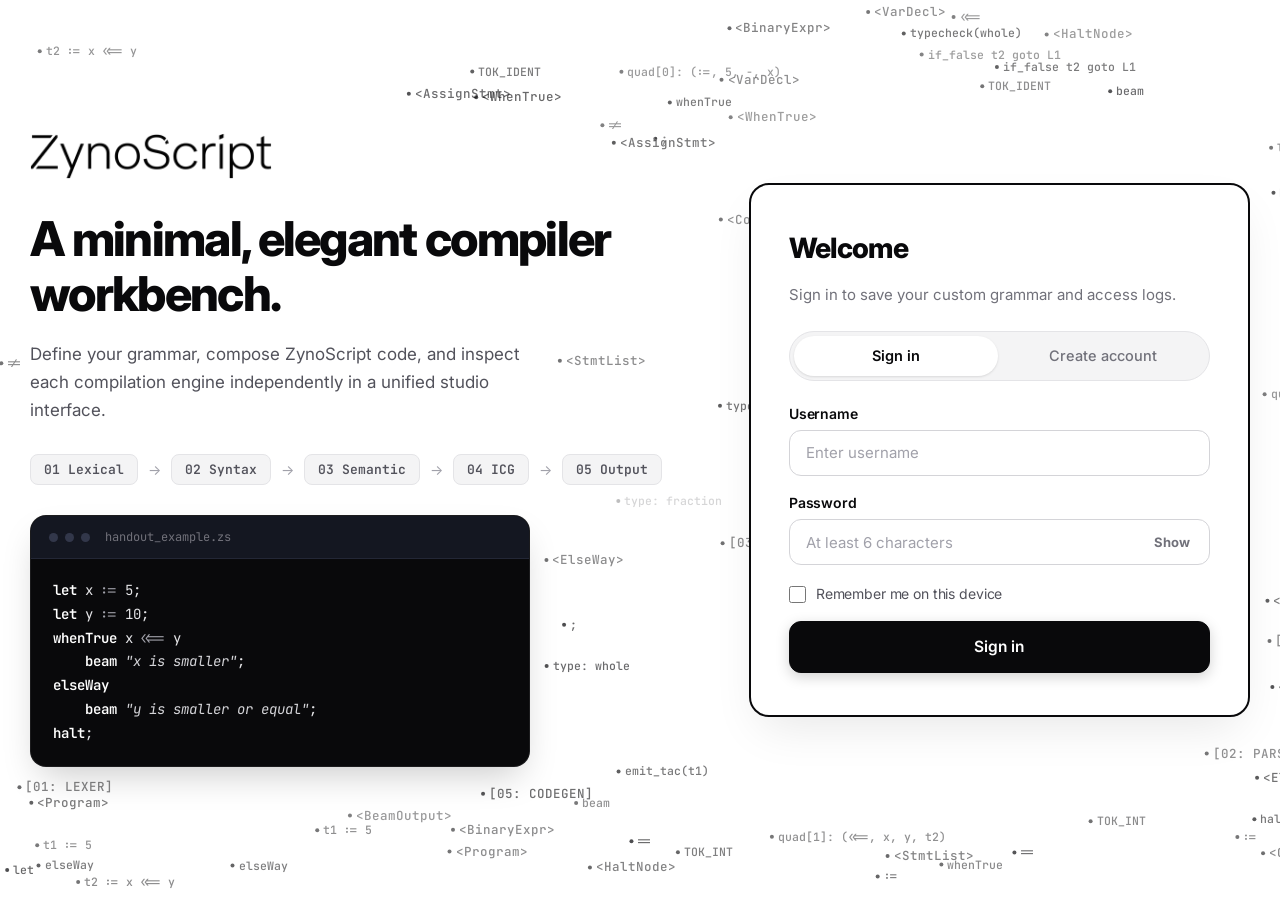
==== commit c93817ba: "fix: lock welcome page to single theme and fix username and password fields" ====
--- a/public/index.html
+++ b/public/index.html
@@ -9,12 +9,13 @@
   <link rel="preconnect" href="https://fonts.gstatic.com" crossorigin>
   <link rel="preload" as="style" href="https://fonts.googleapis.com/css2?family=Inter:wght@400;500;600;700;800&family=JetBrains+Mono:wght@400;500;600&display=swap">
   <link href="https://fonts.googleapis.com/css2?family=Inter:wght@400;500;600;700;800&family=JetBrains+Mono:wght@400;500;600&display=swap" rel="stylesheet">
-  <link rel="stylesheet" href="css/style.css?v=6.4">
+  <link rel="stylesheet" href="css/style.css?v=6.5">
   <script>
-    if (!localStorage.getItem("zs_token") && !sessionStorage.getItem("zs_token")) {
+    const hasAuthToken = localStorage.getItem("zs_token") || sessionStorage.getItem("zs_token");
+    if (!hasAuthToken) {
       document.documentElement.classList.add("show-auth-immediately");
-    }
-    if (localStorage.getItem("zs_theme") === "dark") {
+      document.documentElement.removeAttribute("data-theme");
+    } else if (localStorage.getItem("zs_theme") === "dark") {
       document.documentElement.setAttribute("data-theme", "dark");
     }
   </script>
@@ -113,18 +114,21 @@
           <h2 class="auth-title">Welcome</h2>
           <p class="muted">Sign in to save your custom grammar and access logs.</p>
         </div>
-        <div class="seg auth-seg" role="tablist">
+        <div class="seg auth-seg" role="tablist" aria-label="Authentication Options">
           <button class="tab is-active" data-mode="login" role="tab" id="tab-login">Sign in</button>
           <button class="tab" data-mode="register" role="tab" id="tab-register">Create account</button>
         </div>
         <form id="auth-form" autocomplete="on">
-          <label>Username
+          <div class="auth-field">
+            <label for="auth-user">Username</label>
             <input id="auth-user" required minlength="3" maxlength="32" autocomplete="username" placeholder="Enter username">
-          </label>
-          <label for="auth-pass">Password</label>
-          <div class="pw-wrap">
-            <input id="auth-pass" type="password" required minlength="6" autocomplete="current-password" placeholder="At least 6 characters">
-            <button type="button" id="pw-toggle" class="pw-toggle" aria-pressed="false" aria-controls="auth-pass">Show</button>
+          </div>
+          <div class="auth-field">
+            <label for="auth-pass">Password</label>
+            <div class="pw-wrap">
+              <input id="auth-pass" type="password" required minlength="6" autocomplete="current-password" placeholder="At least 6 characters">
+              <button type="button" id="pw-toggle" class="pw-toggle" aria-pressed="false" aria-controls="auth-pass">Show</button>
+            </div>
           </div>
           <label class="check">
             <input type="checkbox" id="auth-remember">
--- a/public/css/style.css
+++ b/public/css/style.css
@@ -382,11 +382,26 @@
 }
 
 /* Auth View */
-/* Auth Specific Layout, Typography & Dynamic Cursor Background Glow */
+/* Dedicated Single-Theme Layout (Always Clean Light Theme) */
 .auth {
+  --bg: #ffffff;
+  --bg-canvas: #f8f9fa;
+  --bg-subtle: #fafafa;
+  --bg-muted: #f4f4f5;
+  --bg-dark: #09090b;
+  --ink: #09090b;
+  --ink-secondary: #52525b;
+  --ink-muted: #71717a;
+  --ink-faint: #a1a1aa;
+  --ink-inverse: #ffffff;
+  --line: #e4e4e7;
+  --line-subtle: #f4f4f5;
+  --line-strong: #d4d4d8;
+  color-scheme: light !important;
   width: 100%;
   min-height: 100vh;
-  background: #ffffff;
+  background: #ffffff !important;
+  color: #09090b !important;
   position: relative;
   overflow: hidden;
   display: flex;
@@ -427,6 +442,7 @@
   height: 46px;
   margin-bottom: 28px;
   transition: transform 0.25s ease;
+  filter: none !important;
 }
 .hero-logo:hover {
   transform: scale(1.02);
@@ -438,12 +454,13 @@
   font-weight: 800;
   margin-bottom: 18px;
   letter-spacing: -0.035em;
-  color: #09090b;
-}
-
-.lead {
+  color: #09090b !important;
+}
+
+.lead,
+.auth-hero .lead {
   font-size: 17px;
-  color: var(--ink-secondary);
+  color: #52525b !important;
   line-height: 1.65;
   max-width: 48ch;
   margin: 0 0 30px;
@@ -457,24 +474,27 @@
   margin-bottom: 30px;
 }
 
-.h-stage {
+.h-stage,
+.auth .h-stage {
   font: 600 13px var(--font-mono);
   padding: 6px 13px;
-  border: 1px solid var(--line);
-  background: var(--bg-muted);
+  border: 1px solid #e4e4e7 !important;
+  background: #f4f4f5 !important;
   border-radius: 8px;
-  color: var(--ink-secondary);
+  color: #52525b !important;
   transition: background-color 0.2s ease, transform 0.2s ease;
 }
 
-.h-stage:hover {
-  background: #e4e4e7;
-  color: #09090b;
+.h-stage:hover,
+.auth .h-stage:hover {
+  background: #e4e4e7 !important;
+  color: #09090b !important;
   transform: translateY(-1px);
 }
 
-.h-arrow {
-  color: var(--ink-faint);
+.h-arrow,
+.auth .h-arrow {
+  color: #a1a1aa !important;
   font-size: 14px;
 }
 
@@ -530,14 +550,15 @@
 
 /* Auth Card (Right Side) - Clean Solid Black Outline permanently maintained */
 .auth-card {
-  background: #ffffff;
-  border: 2px solid #09090b;
+  background: #ffffff !important;
+  border: 2px solid #09090b !important;
   border-radius: 20px;
   padding: 42px 38px;
   box-shadow: 0 20px 48px -12px rgba(0, 0, 0, 0.1);
   animation: fadeIn 0.4s ease-out 0.1s both;
   transition: transform 0.25s cubic-bezier(0.16, 1, 0.3, 1), box-shadow 0.25s ease;
   position: relative;
+  color: #09090b !important;
 }
 
 .auth-card:hover {
@@ -546,24 +567,44 @@
 }
 
 .auth-card-head { margin-bottom: 24px; }
-.auth-title { font-size: 28px; font-weight: 800; letter-spacing: -0.025em; margin-bottom: 6px; color: #09090b; }
-.auth-card-head p.muted { font-size: 15px; line-height: 1.5; color: var(--ink-muted); }
+.auth-title { font-size: 28px; font-weight: 800; letter-spacing: -0.025em; margin-bottom: 6px; color: #09090b !important; }
+.auth-card-head p.muted { font-size: 15px; line-height: 1.5; color: #71717a !important; }
 
 .auth-seg {
   width: 100%;
   margin-bottom: 24px;
   padding: 4px;
-  background: var(--bg-muted);
+  background: #f4f4f5 !important;
   border-radius: var(--r-full);
-  border: 1px solid var(--line);
-}
+  border: 1px solid #e4e4e7 !important;
+  display: flex;
+}
+
 .auth-seg .tab {
   flex: 1;
   text-align: center;
   padding: 9px 18px;
   font-size: 14.5px;
   font-weight: 500;
+  color: #71717a !important;
+  background: transparent !important;
+  border: 0 !important;
+  border-radius: var(--r-full) !important;
+  cursor: pointer;
+  box-shadow: none !important;
   transition: all 0.18s cubic-bezier(0.16, 1, 0.3, 1);
+}
+
+.auth-seg .tab:hover {
+  color: #09090b !important;
+}
+
+.auth-seg .tab.is-active,
+html[data-theme="dark"] .auth-seg .tab.is-active {
+  background: #ffffff !important;
+  color: #09090b !important;
+  font-weight: 600 !important;
+  box-shadow: 0 1px 3px rgba(0, 0, 0, 0.08), 0 1px 2px rgba(0, 0, 0, 0.04) !important;
 }
 
 .auth-card form {
@@ -571,59 +612,86 @@
   gap: 18px;
 }
 
-.auth-card label {
+.auth-field {
   display: grid;
   gap: 7px;
+}
+
+.auth-card label {
+  display: block;
   font-size: 14px;
   font-weight: 600;
-  color: var(--ink);
-}
-
-.auth-card input {
-  border: 1px solid var(--line);
-  background: var(--bg);
+  color: #09090b !important;
+  letter-spacing: -0.01em;
+  line-height: 1.3;
+}
+
+.auth-card input:not([type="checkbox"]) {
+  display: block;
+  width: 100%;
+  height: 46px;
+  border: 1px solid #d4d4d8 !important;
+  background: #ffffff !important;
+  color: #09090b !important;
+  -webkit-text-fill-color: #09090b !important;
   border-radius: 12px;
-  padding: 11px 15px;
+  padding: 0 16px;
   font-size: 15px;
-  transition: all 0.2s cubic-bezier(0.16, 1, 0.3, 1);
-}
-
-.auth-card input:hover {
-  border-color: #71717a;
-  background: #fafafa;
-}
-
-.auth-card input:focus {
-  border-color: #09090b;
-  background: #ffffff;
-  box-shadow: 0 0 0 3px rgba(9, 9, 11, 0.1);
-  outline: none;
+  font-family: inherit;
+  box-sizing: border-box;
+  color-scheme: light !important;
+  transition: border-color 0.18s cubic-bezier(0.16, 1, 0.3, 1),
+              background-color 0.18s cubic-bezier(0.16, 1, 0.3, 1),
+              box-shadow 0.18s cubic-bezier(0.16, 1, 0.3, 1);
+}
+
+.auth-card input:not([type="checkbox"]):hover {
+  border-color: #71717a !important;
+  background: #fafafa !important;
+}
+
+.auth-card input:not([type="checkbox"]):focus {
+  border-color: #09090b !important;
+  background: #ffffff !important;
+  box-shadow: 0 0 0 3px rgba(9, 9, 11, 0.1) !important;
+  outline: none !important;
+}
+
+.auth-card input::placeholder {
+  color: #a1a1aa !important;
+  -webkit-text-fill-color: #a1a1aa !important;
+  opacity: 1;
+}
+
+.auth-card .pw-wrap {
+  position: relative;
+  width: 100%;
 }
 
 .auth-card .pw-wrap input {
-  width: 100%;
-  padding-right: 74px;
+  padding-right: 74px !important;
 }
 
 .auth-card .pw-toggle {
   position: absolute;
-  right: 9px;
+  right: 10px;
   top: 50%;
   transform: translateY(-50%);
   border: 0;
   background: none;
   font-size: 13px;
   font-weight: 700;
-  color: var(--ink-muted);
+  color: #71717a !important;
   cursor: pointer;
-  padding: 5px 9px;
+  padding: 6px 10px;
   border-radius: 6px;
   transition: color 0.16s ease, background-color 0.16s ease;
+  line-height: 1;
 }
 
 .auth-card .pw-toggle:hover {
-  color: #09090b;
-  background: var(--bg-muted);
+  color: #09090b !important;
+  background: #f4f4f5 !important;
 }
 
 .auth-card .check {
@@ -632,7 +700,7 @@
   gap: 10px;
   font-weight: 400;
   font-size: 14px;
-  color: var(--ink-secondary);
+  color: #52525b !important;
   cursor: pointer;
   margin-top: 2px;
   user-select: none;
@@ -640,25 +708,29 @@
 }
 
 .auth-card .check:hover {
-  color: #09090b;
+  color: #09090b !important;
 }
 
 .auth-card .check input {
-  width: 17px;
-  height: 17px;
-  accent-color: #09090b;
-  margin: 0;
+  width: 17px !important;
+  height: 17px !important;
+  accent-color: #09090b !important;
+  margin: 0 !important;
+  padding: 0 !important;
   cursor: pointer;
+  border: 1px solid #d4d4d8 !important;
+  border-radius: 4px !important;
+  background: #ffffff !important;
 }
 
 .auth-card .form-error {
   display: none;
-  background: var(--bad-bg);
-  border: 1px solid var(--bad-border);
+  background: #fef2f2 !important;
+  border: 1px solid #fecaca !important;
   border-radius: 10px;
   padding: 10px 12px;
   font-size: 13px;
-  color: #991b1b;
+  color: #991b1b !important;
   margin: 0 0 14px;
   align-items: flex-start;
   gap: 10px;
@@ -701,7 +773,7 @@
   background: transparent;
   border: 0;
   padding: 0;
-  color: #09090b;
+  color: #09090b !important;
   font-size: 12.5px;
   font-weight: 700;
   text-decoration: underline;
@@ -722,16 +794,16 @@
   font-size: 15.5px;
   font-weight: 600;
   border-radius: 12px;
-  background: #09090b;
-  color: #ffffff;
-  border: 1px solid #09090b;
+  background: #09090b !important;
+  color: #ffffff !important;
+  border: 1px solid #09090b !important;
   cursor: pointer;
   box-shadow: 0 4px 14px rgba(0, 0, 0, 0.18);
   transition: transform 0.2s cubic-bezier(0.16, 1, 0.3, 1), box-shadow 0.2s cubic-bezier(0.16, 1, 0.3, 1), background-color 0.2s ease;
 }
 
 .auth-card .btn.block:hover {
-  background: #000000;
+  background: #000000 !important;
   transform: translateY(-2px);
   box-shadow: 0 10px 24px -3px rgba(0, 0, 0, 0.38);
 }
@@ -1958,35 +2030,42 @@
 
   /* Auth Card Mobile */
   .auth-card {
-    padding: 20px 16px;
+    padding: 24px 20px;
     border-radius: 16px;
-    border: 1px solid var(--line);
-    background: #ffffff;
+    border: 2px solid #09090b !important;
+    background: #ffffff !important;
+    color: #09090b !important;
     box-shadow: 0 10px 28px rgba(0, 0, 0, 0.07);
     margin: 0 auto;
     width: 100%;
     max-width: 100%;
   }
   .auth-card-head { margin-bottom: 14px; }
-  .auth-title { font-size: 20px; }
-  .auth-card .muted { font-size: 12.5px; }
+  .auth-title { font-size: 20px; color: #09090b !important; }
+  .auth-card .muted { font-size: 12.5px; color: #71717a !important; }
   .auth-seg { margin-bottom: 16px; width: 100%; }
   .auth-seg .tab { flex: 1; padding: 8px 10px; font-size: 13.5px; }
-  .auth-card label { font-size: 13px; gap: 5px; }
+  .auth-card label { font-size: 13px; color: #09090b !important; }
   .auth-card input:not([type="checkbox"]) {
     height: 44px;
     font-size: 15px;
     padding: 0 12px;
     border-radius: 10px;
+    background: #ffffff !important;
+    color: #09090b !important;
+    -webkit-text-fill-color: #09090b !important;
+    border: 1px solid #d4d4d8 !important;
   }
   .auth-card .pw-wrap input {
-    padding-right: 60px;
+    padding-right: 60px !important;
   }
   .auth-card .btn.block {
     height: 46px;
     font-size: 14.5px;
     border-radius: 10px;
     margin-top: 4px;
+    background: #09090b !important;
+    color: #ffffff !important;
   }
 
   /* Workbench Studio Mobile - Zero Cropping */
@@ -3721,8 +3800,7 @@
   border-bottom-color: var(--line);
 }
 
-html[data-theme="dark"] .brand img,
-html[data-theme="dark"] .hero-logo {
+html[data-theme="dark"] .brand img {
   filter: invert(1) brightness(1.8);
 }
 
@@ -3764,7 +3842,7 @@
 }
 
 html[data-theme="dark"] .subtab-btn.is-active,
-html[data-theme="dark"] .seg .tab.is-active,
+html[data-theme="dark"] .seg:not(.auth-seg) .tab.is-active,
 html[data-theme="dark"] .grammar-card-input:hover,
 html[data-theme="dark"] .grammar-card-input:focus,
 html[data-theme="dark"] .admin-search-input:focus {
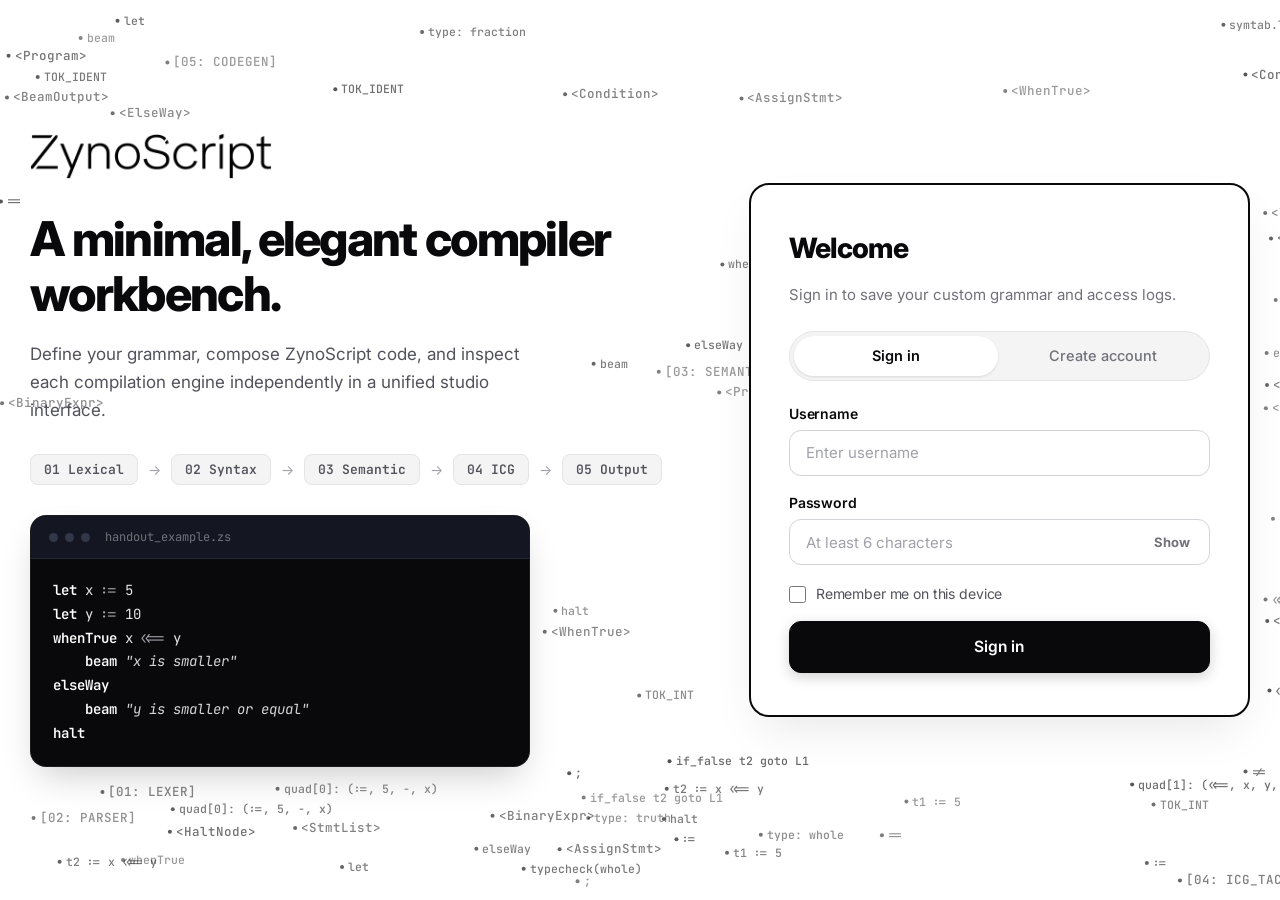
==== commit 04e99e89: "Align with teacher-approved handout: remove semicolons from presets and guide, make semicolons optio" ====
--- a/public/index.html
+++ b/public/index.html
@@ -99,13 +99,13 @@
             <span class="hero-code-dot"></span>
             <span class="hero-code-title">handout_example.zs</span>
           </div>
-          <pre class="hero-code"><span class="k">let</span> x <span class="o">:=</span> 5;
-<span class="k">let</span> y <span class="o">:=</span> 10;
+          <pre class="hero-code"><span class="k">let</span> x <span class="o">:=</span> 5
+<span class="k">let</span> y <span class="o">:=</span> 10
 <span class="k">whenTrue</span> x <span class="o">&lt;&lt;=</span> y
-    <span class="k">beam</span> <span class="s">"x is smaller"</span>;
+    <span class="k">beam</span> <span class="s">"x is smaller"</span>
 <span class="k">elseWay</span>
-    <span class="k">beam</span> <span class="s">"y is smaller or equal"</span>;
-<span class="k">halt</span>;</pre>
+    <span class="k">beam</span> <span class="s">"y is smaller or equal"</span>
+<span class="k">halt</span></pre>
         </div>
       </section>
 
@@ -308,10 +308,10 @@
           <header class="card-header"><h3>Syntax & Grammar Rules</h3></header>
           <div class="card-body">
             <ul class="rules-list">
-              <li>Every statement ends with a semicolon <code>;</code></li>
-              <li>Every complete program concludes with <code id="gd-halt">halt;</code></li>
-              <li>Variables can be explicitly typed: <code id="gd-decl1">let whole a := 5;</code></li>
-              <li>Variables can also be inferred from values: <code id="gd-decl2">let x := 5;</code></li>
+              <li>Statements are line-delimited (semicolons <code>;</code> are optional)</li>
+              <li>Every complete program concludes with <code id="gd-halt">halt</code></li>
+              <li>Variables can be explicitly typed: <code id="gd-decl1">let whole a := 5</code></li>
+              <li>Variables can also be inferred from values: <code id="gd-decl2">let x := 5</code></li>
               <li>Conditional statements support optional parentheses around conditions: <code>whenTrue x &lt;&lt;= y</code></li>
               <li>Single statements can be written with or without enclosing braces <code>{ }</code></li>
               <li>Explicit type casting uses <code id="gd-cast">x as~ whole</code> (converts between <code>whole</code>, <code>part</code>, <code>phrase</code>, <code>flag</code>, and <code>mark</code>).</li>
@@ -326,13 +326,13 @@
           <header class="card-header"><h3>Comments (<code>//</code> &amp; <code>/~~ ... ~~/</code>)</h3></header>
           <div class="card-body">
             <pre class="code">// single-line comment: ignored until end of line
-let whole total := 10;   // trailing comment after code
+let whole total := 10   // trailing comment after code
 
 /~~ multi-line block comment:
     begins with /~~ and spans multiple lines
     until closed with ~~/
-beam total;
-halt;</pre>
+beam total
+halt</pre>
             <p class="muted text-small">Custom operators may not contain <code>//</code>, <code>/~~</code>, or <code>~~/</code>, so comments always stay unambiguous.</p>
           </div>
         </section>
@@ -340,12 +340,12 @@
         <section class="card-panel">
           <header class="card-header"><h3>Explicit Type Casting (<code>as~</code>)</h3></header>
           <div class="card-body">
-            <pre class="code" id="guide-cast-code">let part rate := 19.75;
-let whole units := rate as~ whole;      // 19.75 -> 19
-let phrase label := units as~ phrase;   // 19 -> "19"
-let whole parsed := "42" as~ whole;     // "42" -> 42
-let mark grade := 65 as~ mark;          // 65 -> 'A'
-let flag ok := 1 as~ flag;              // 1 -> true</pre>
+            <pre class="code" id="guide-cast-code">let part rate := 19.75
+let whole units := rate as~ whole      // 19.75 -> 19
+let phrase label := units as~ phrase   // 19 -> "19"
+let whole parsed := "42" as~ whole     // "42" -> 42
+let mark grade := 65 as~ mark          // 65 -> 'A'
+let flag ok := 1 as~ flag              // 1 -> true</pre>
             <p class="muted text-small">Supported casts: <code>whole &harr; part</code>, <code>any &rarr; phrase</code>, <code>phrase &rarr; whole/part</code> (checked at runtime), <code>flag &harr; whole</code> (0/1), and <code>mark &harr; whole</code> (character code).</p>
           </div>
         </section>
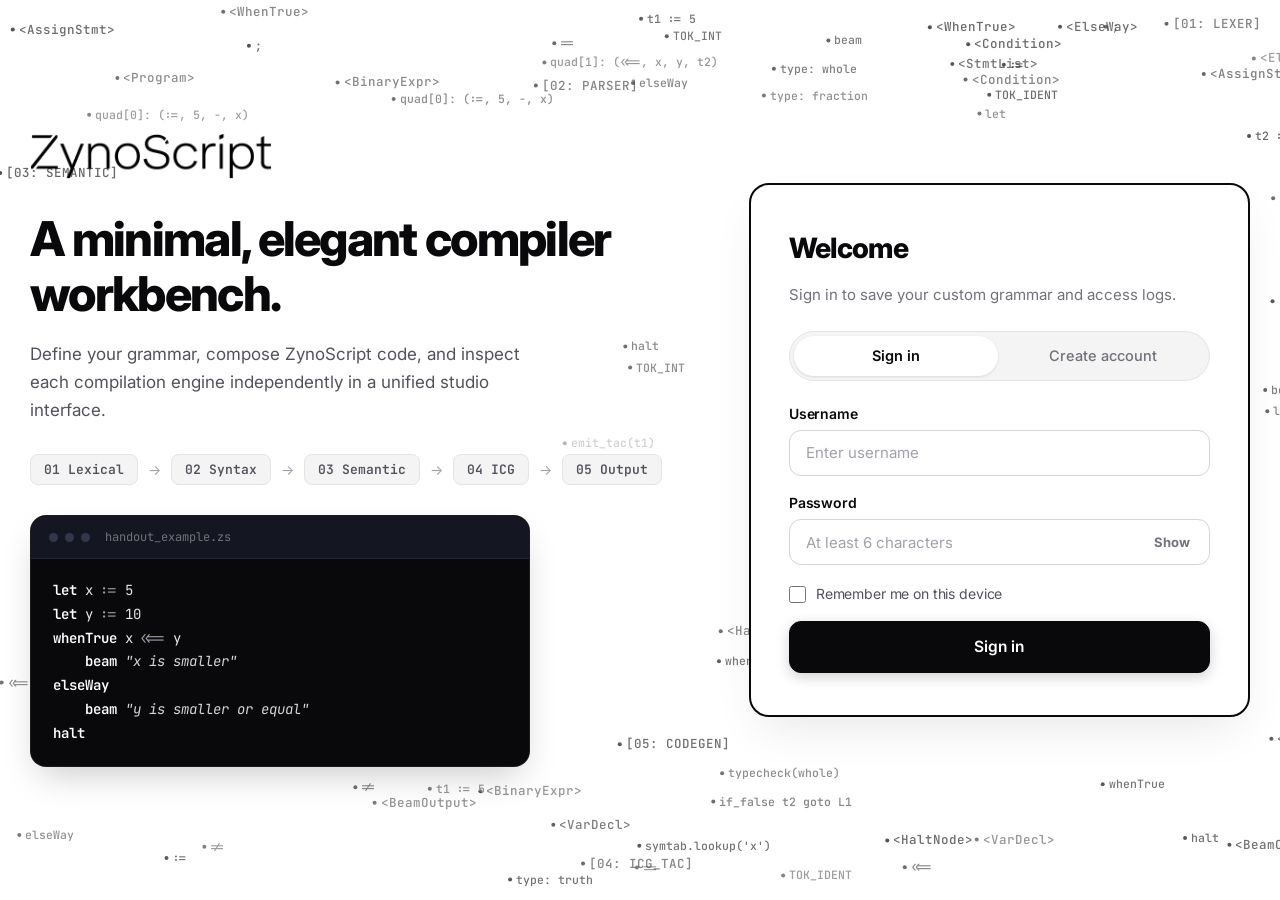
==== commit baca6329: "Bust browser cache and localStorage autosave for version 7.0 semicolon-free presets" ====
--- a/public/index.html
+++ b/public/index.html
@@ -9,7 +9,7 @@
   <link rel="preconnect" href="https://fonts.gstatic.com" crossorigin>
   <link rel="preload" as="style" href="https://fonts.googleapis.com/css2?family=Inter:wght@400;500;600;700;800&family=JetBrains+Mono:wght@400;500;600&display=swap">
   <link href="https://fonts.googleapis.com/css2?family=Inter:wght@400;500;600;700;800&family=JetBrains+Mono:wght@400;500;600&display=swap" rel="stylesheet">
-  <link rel="stylesheet" href="css/style.css?v=6.5">
+  <link rel="stylesheet" href="css/style.css?v=7.0">
   <script>
     const hasAuthToken = localStorage.getItem("zs_token") || sessionStorage.getItem("zs_token");
     if (!hasAuthToken) {
@@ -624,9 +624,9 @@
   <div id="toast" class="toast" role="status" hidden></div>
 
   <!-- Scripts -->
-  <script defer src="js/icons.js?v=6.4"></script>
-  <script defer src="js/samples.js?v=6.4"></script>
-  <script defer src="js/api.js?v=6.4"></script>
-  <script defer src="js/app.js?v=6.4"></script>
+  <script defer src="js/icons.js?v=7.0"></script>
+  <script defer src="js/samples.js?v=7.0"></script>
+  <script defer src="js/api.js?v=7.0"></script>
+  <script defer src="js/app.js?v=7.0"></script>
 </body>
 </html>
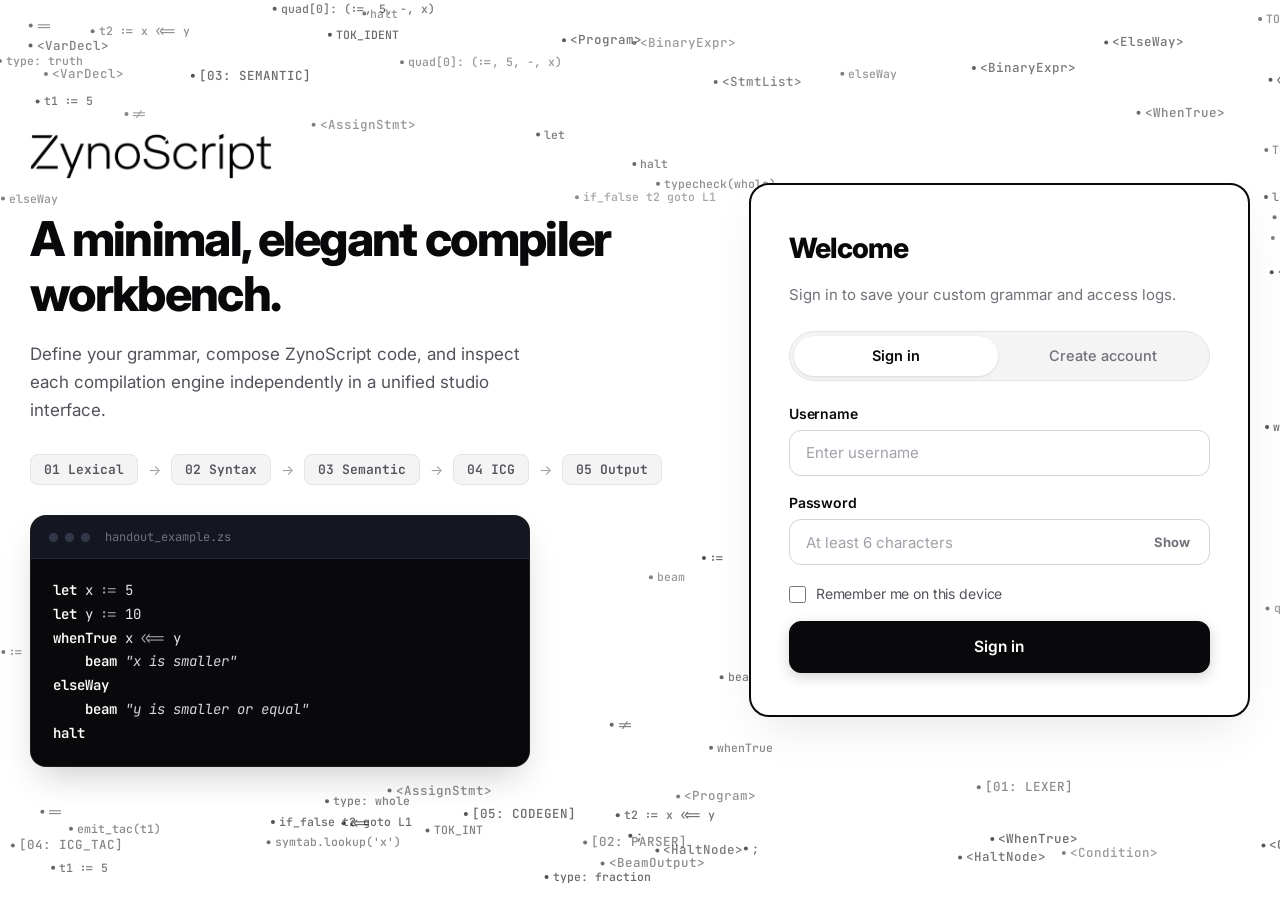
==== commit 4bf7cbb1: "Add presentation zoom controls, execution latency badge, and one-click lab report export" ====
--- a/public/index.html
+++ b/public/index.html
@@ -9,7 +9,7 @@
   <link rel="preconnect" href="https://fonts.gstatic.com" crossorigin>
   <link rel="preload" as="style" href="https://fonts.googleapis.com/css2?family=Inter:wght@400;500;600;700;800&family=JetBrains+Mono:wght@400;500;600&display=swap">
   <link href="https://fonts.googleapis.com/css2?family=Inter:wght@400;500;600;700;800&family=JetBrains+Mono:wght@400;500;600&display=swap" rel="stylesheet">
-  <link rel="stylesheet" href="css/style.css?v=7.0">
+  <link rel="stylesheet" href="css/style.css?v=7.1">
   <script>
     const hasAuthToken = localStorage.getItem("zs_token") || sessionStorage.getItem("zs_token");
     if (!hasAuthToken) {
@@ -36,6 +36,9 @@
       </nav>
     </div>
     <div class="topbar-right">
+      <button id="btn-export-report" class="topbar-icon-btn" type="button" title="Export Lab Report (All 5 Stages)" aria-label="Export Lab Report" hidden>
+        <span data-icon="download"></span>
+      </button>
       <button id="btn-shortcuts-help" class="topbar-icon-btn" type="button" title="Shortcuts & Quick Actions (?)" aria-label="Shortcuts and Quick Actions" hidden>
         <span data-icon="keyboard"></span>
       </button>
@@ -154,6 +157,11 @@
         <header class="pane-header">
           <div class="pane-header-left">
             <h2 class="pane-title">Source Code</h2>
+            <div class="editor-zoom-controls" id="editor-zoom-controls" role="group" aria-label="Editor Font Size">
+              <button type="button" class="zoom-btn" id="btn-zoom-out" title="Decrease Font Size (A-)" aria-label="Decrease Font Size">A-</button>
+              <span id="zoom-level" class="zoom-level mono">13px</span>
+              <button type="button" class="zoom-btn" id="btn-zoom-in" title="Increase Font Size (A+)" aria-label="Increase Font Size">A+</button>
+            </div>
           </div>
           <div class="pane-header-right">
             <div class="inline-select">
@@ -624,9 +632,9 @@
   <div id="toast" class="toast" role="status" hidden></div>
 
   <!-- Scripts -->
-  <script defer src="js/icons.js?v=7.0"></script>
-  <script defer src="js/samples.js?v=7.0"></script>
-  <script defer src="js/api.js?v=7.0"></script>
-  <script defer src="js/app.js?v=7.0"></script>
+  <script defer src="js/icons.js?v=7.1"></script>
+  <script defer src="js/samples.js?v=7.1"></script>
+  <script defer src="js/api.js?v=7.1"></script>
+  <script defer src="js/app.js?v=7.1"></script>
 </body>
 </html>
--- a/public/css/style.css
+++ b/public/css/style.css
@@ -3404,7 +3404,9 @@
 .code-stage-wrap .code-textarea {
   margin: 0;
   padding: 14px 16px;
-  font: 13px/1.65 var(--font-mono);
+  font-size: var(--editor-font-size, 13px);
+  line-height: 1.65;
+  font-family: var(--font-mono);
   tab-size: 4;
   white-space: pre;
   overflow: auto;
@@ -3462,6 +3464,9 @@
   align-items: stretch;
   padding: 14px 8px 14px 10px;
   min-width: 44px;
+  font-size: var(--editor-font-size, 13px);
+  line-height: 1.65;
+  font-family: var(--font-mono);
 }
 
 .gutter-line {
@@ -3850,9 +3855,92 @@
   color: var(--ink);
 }
 
-
-
-
-
-
-
+/* 5. Editor Font Zoom Controls */
+.pane-header-left {
+  display: flex;
+  align-items: center;
+  gap: 12px;
+}
+
+.editor-zoom-controls {
+  display: inline-flex;
+  align-items: center;
+  gap: 2px;
+  background: var(--bg-hover, rgba(0, 0, 0, 0.04));
+  border: 1px solid var(--line, #e2e8f0);
+  border-radius: var(--r-full, 9999px);
+  padding: 2px 4px;
+}
+
+html[data-theme="dark"] .editor-zoom-controls {
+  background: rgba(255, 255, 255, 0.06);
+  border-color: rgba(255, 255, 255, 0.12);
+}
+
+.zoom-btn {
+  background: transparent;
+  border: none;
+  color: var(--ink-secondary, #64748b);
+  font-size: 11px;
+  font-weight: 700;
+  padding: 2px 6px;
+  cursor: pointer;
+  border-radius: 4px;
+  transition: all 0.15s ease;
+  line-height: 1.2;
+}
+
+.zoom-btn:hover:not(:disabled) {
+  color: var(--ink, #0f172a);
+  background: rgba(0, 0, 0, 0.08);
+}
+
+html[data-theme="dark"] .zoom-btn:hover:not(:disabled) {
+  color: #ffffff;
+  background: rgba(255, 255, 255, 0.15);
+}
+
+.zoom-btn:disabled {
+  opacity: 0.35;
+  cursor: not-allowed;
+}
+
+.zoom-level {
+  font-size: 11px;
+  font-weight: 600;
+  color: var(--ink-muted, #94a3b8);
+  padding: 0 4px;
+  min-width: 32px;
+  text-align: center;
+  user-select: none;
+}
+
+/* 6. Execution Latency Badge */
+.badge.latency-badge {
+  background: rgba(14, 165, 233, 0.12);
+  color: #0284c7;
+  border: 1px solid rgba(14, 165, 233, 0.3);
+  font-family: var(--font-mono);
+  font-size: 11px;
+  font-weight: 600;
+  display: inline-flex;
+  align-items: center;
+  gap: 3px;
+  margin-left: 6px;
+  padding: 2px 7px;
+  border-radius: 9999px;
+  vertical-align: middle;
+}
+
+html[data-theme="dark"] .badge.latency-badge {
+  background: rgba(56, 189, 248, 0.16);
+  color: #38bdf8;
+  border-color: rgba(56, 189, 248, 0.38);
+}
+
+
+
+
+
+
+
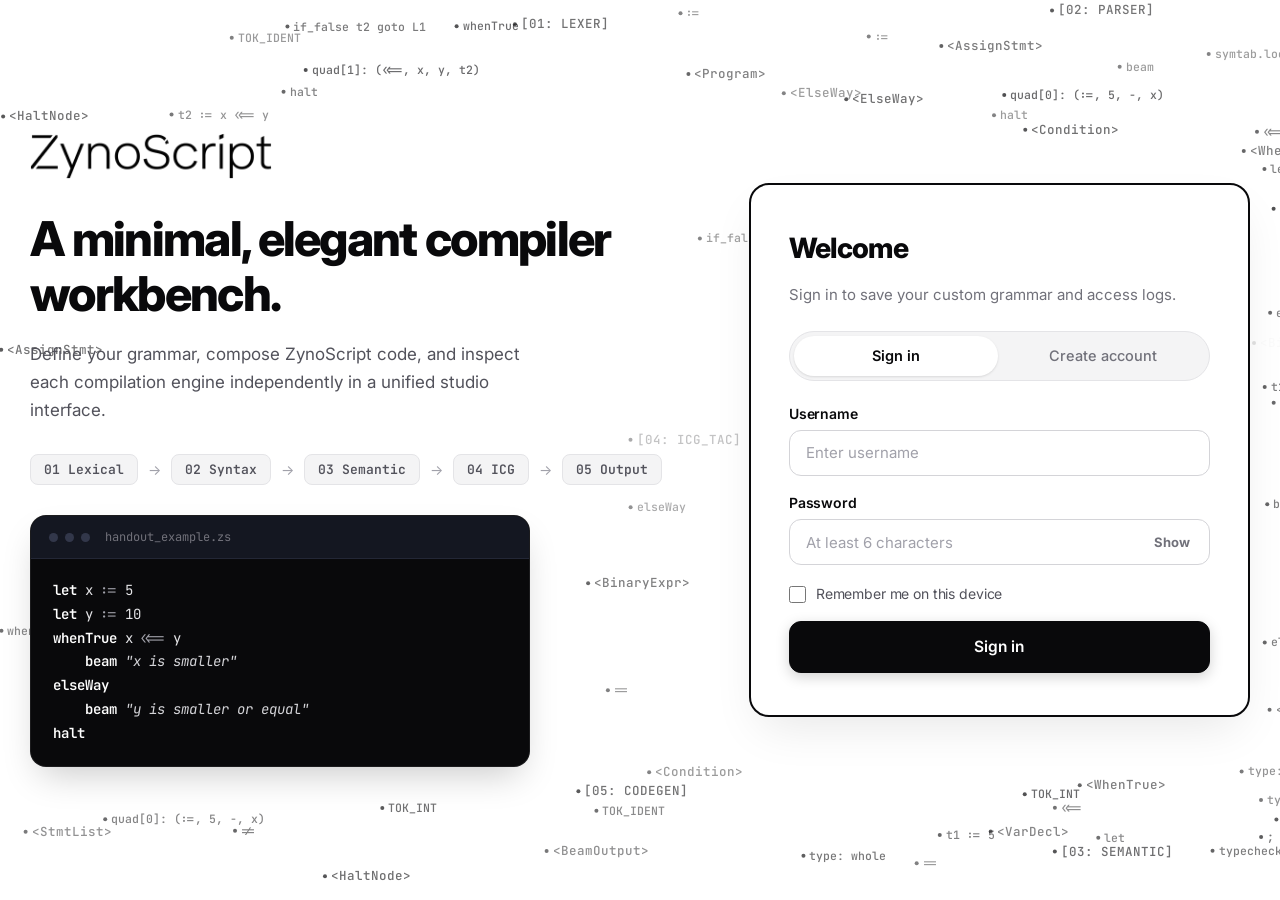
==== commit 4c1d6247: "Add custom program feature and theme-adaptive latency badge icon" ====
--- a/public/index.html
+++ b/public/index.html
@@ -164,6 +164,9 @@
             </div>
           </div>
           <div class="pane-header-right">
+            <button id="btn-new-program" class="btn ghost small" type="button" title="Start a fresh blank custom program">
+              <span data-icon="plus"></span> New
+            </button>
             <div class="inline-select">
               <span class="select-label" id="sample-label">Preset:</span>
               <select id="sample" aria-labelledby="sample-label"></select>
--- a/public/css/style.css
+++ b/public/css/style.css
@@ -3932,6 +3932,16 @@
   vertical-align: middle;
 }
 
+.badge.latency-badge .latency-ico {
+  width: 10px;
+  height: 10px;
+  fill: currentColor;
+  stroke: none;
+  display: inline-block;
+  flex-shrink: 0;
+  vertical-align: -1px;
+}
+
 html[data-theme="dark"] .badge.latency-badge {
   background: rgba(56, 189, 248, 0.16);
   color: #38bdf8;
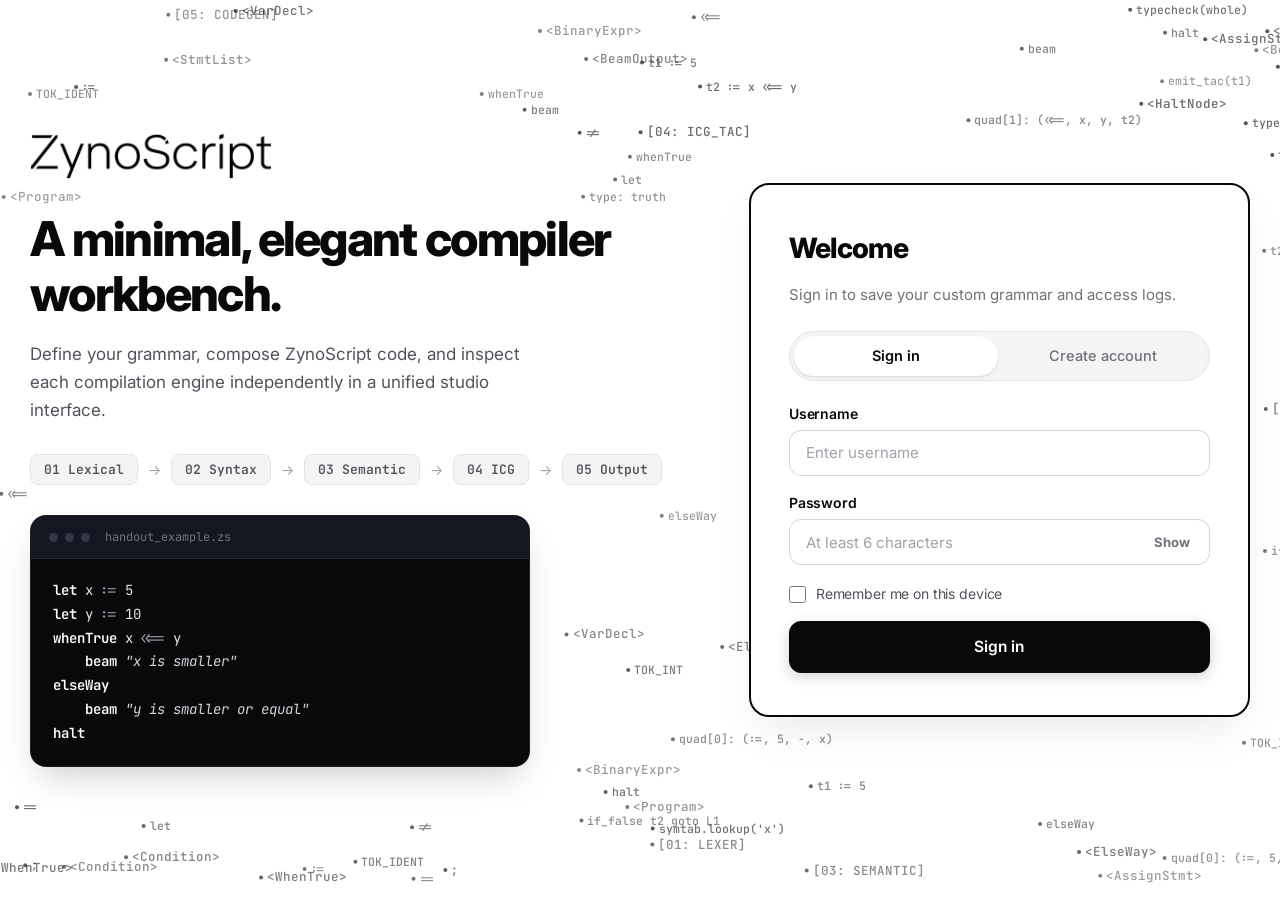
==== commit a48d5a46: "Fix New custom program button action/outline, black/white theme lightning icon, and JS/CSS cache bus" ====
--- a/public/index.html
+++ b/public/index.html
@@ -9,7 +9,7 @@
   <link rel="preconnect" href="https://fonts.gstatic.com" crossorigin>
   <link rel="preload" as="style" href="https://fonts.googleapis.com/css2?family=Inter:wght@400;500;600;700;800&family=JetBrains+Mono:wght@400;500;600&display=swap">
   <link href="https://fonts.googleapis.com/css2?family=Inter:wght@400;500;600;700;800&family=JetBrains+Mono:wght@400;500;600&display=swap" rel="stylesheet">
-  <link rel="stylesheet" href="css/style.css?v=7.1">
+  <link rel="stylesheet" href="css/style.css?v=8.0">
   <script>
     const hasAuthToken = localStorage.getItem("zs_token") || sessionStorage.getItem("zs_token");
     if (!hasAuthToken) {
@@ -165,7 +165,7 @@
           </div>
           <div class="pane-header-right">
             <button id="btn-new-program" class="btn ghost small" type="button" title="Start a fresh blank custom program">
-              <span data-icon="plus"></span> New
+              <span data-icon="plus"><svg class="ico" width="14" height="14" viewBox="0 0 24 24" fill="none" stroke="currentColor" stroke-width="2" stroke-linecap="round" stroke-linejoin="round" style="width:14px;height:14px;vertical-align:-2px;display:inline-block;flex-shrink:0;" aria-hidden="true"><path d="M12 5v14M5 12h14"/></svg></span> New
             </button>
             <div class="inline-select">
               <span class="select-label" id="sample-label">Preset:</span>
@@ -183,7 +183,7 @@
             <div id="gutter" class="code-gutter" aria-hidden="true">1</div>
             <div class="code-stage-wrap">
               <pre id="code-highlight" class="code-highlight" aria-hidden="true"></pre>
-              <textarea id="code" class="code-textarea" spellcheck="false" aria-label="ZynoScript source code"></textarea>
+              <textarea id="code" class="code-textarea" spellcheck="false" placeholder="// Write your custom ZynoScript code here..." aria-label="ZynoScript source code"></textarea>
             </div>
           </div>
           <footer class="pane-footer editor-footer">
@@ -635,9 +635,9 @@
   <div id="toast" class="toast" role="status" hidden></div>
 
   <!-- Scripts -->
-  <script defer src="js/icons.js?v=7.1"></script>
-  <script defer src="js/samples.js?v=7.1"></script>
-  <script defer src="js/api.js?v=7.1"></script>
-  <script defer src="js/app.js?v=7.1"></script>
+  <script defer src="js/icons.js?v=8.0"></script>
+  <script defer src="js/samples.js?v=8.0"></script>
+  <script defer src="js/api.js?v=8.0"></script>
+  <script defer src="js/app.js?v=8.0"></script>
 </body>
 </html>
--- a/public/css/style.css
+++ b/public/css/style.css
@@ -3933,10 +3933,11 @@
 }
 
 .badge.latency-badge .latency-ico {
-  width: 10px;
-  height: 10px;
-  fill: currentColor;
-  stroke: none;
+  width: 11px;
+  height: 11px;
+  color: #09090b !important;
+  fill: #09090b !important;
+  stroke: none !important;
   display: inline-block;
   flex-shrink: 0;
   vertical-align: -1px;
@@ -3948,9 +3949,32 @@
   border-color: rgba(56, 189, 248, 0.38);
 }
 
-
-
-
-
-
-
+html[data-theme="dark"] .badge.latency-badge .latency-ico {
+  color: #ffffff !important;
+  fill: #ffffff !important;
+  stroke: none !important;
+}
+
+/* 7. New Custom Program Button (no black outline or border highlight) */
+#btn-new-program,
+#btn-new-program:hover,
+#btn-new-program:focus,
+#btn-new-program:focus-visible,
+#btn-new-program:active {
+  outline: none !important;
+  border-color: transparent !important;
+  box-shadow: none !important;
+}
+
+.code-stage-wrap .code-textarea::placeholder {
+  color: #64748b;
+  -webkit-text-fill-color: #64748b;
+  opacity: 0.7;
+}
+
+
+
+
+
+
+
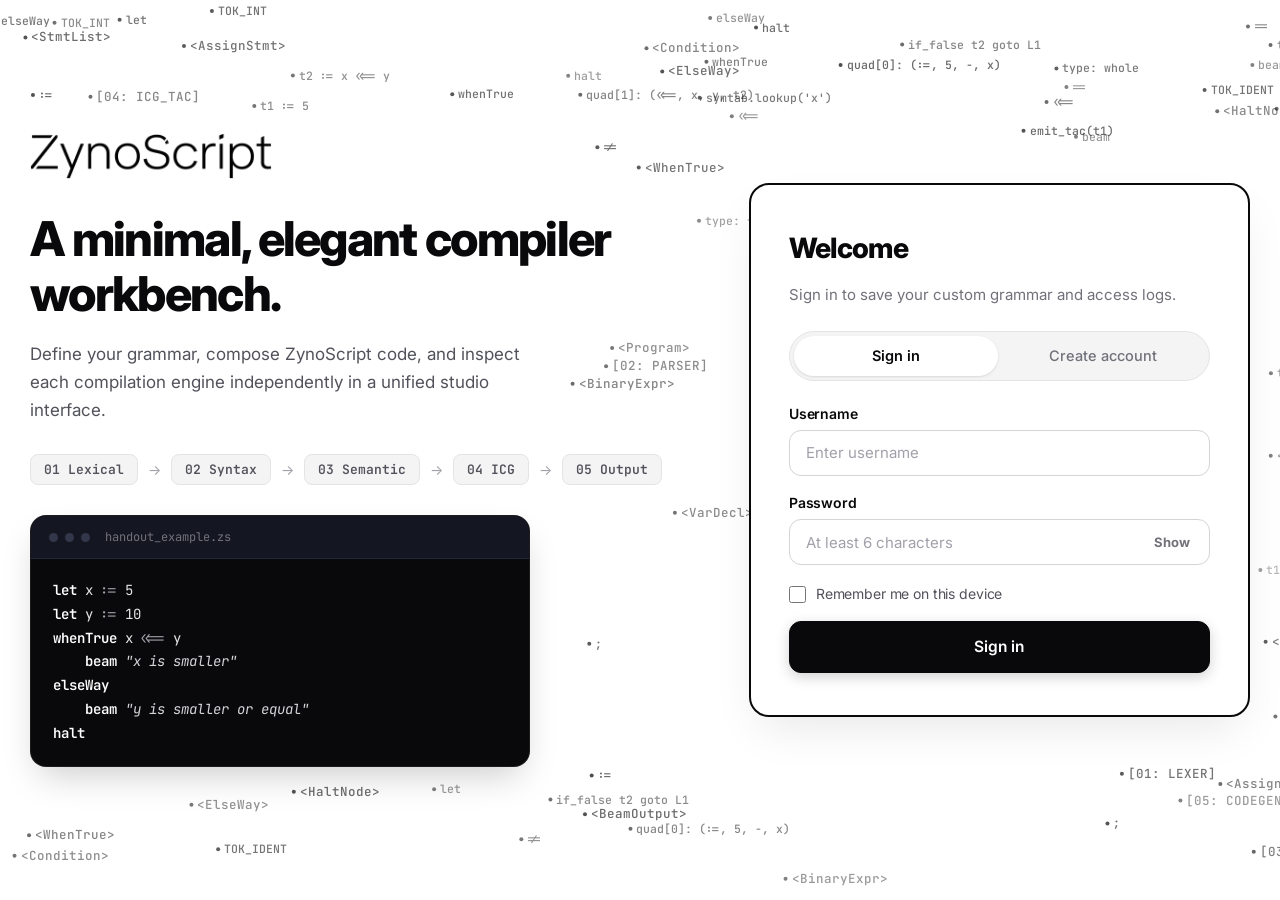
==== commit 9cffc570: "Update README and assets screenshots, refine custom program error handling and language guide" ====
--- a/public/index.html
+++ b/public/index.html
@@ -9,7 +9,7 @@
   <link rel="preconnect" href="https://fonts.gstatic.com" crossorigin>
   <link rel="preload" as="style" href="https://fonts.googleapis.com/css2?family=Inter:wght@400;500;600;700;800&family=JetBrains+Mono:wght@400;500;600&display=swap">
   <link href="https://fonts.googleapis.com/css2?family=Inter:wght@400;500;600;700;800&family=JetBrains+Mono:wght@400;500;600&display=swap" rel="stylesheet">
-  <link rel="stylesheet" href="css/style.css?v=8.0">
+  <link rel="stylesheet" href="css/style.css?v=8.1">
   <script>
     const hasAuthToken = localStorage.getItem("zs_token") || sessionStorage.getItem("zs_token");
     if (!hasAuthToken) {
@@ -323,6 +323,7 @@
               <li>Every complete program concludes with <code id="gd-halt">halt</code></li>
               <li>Variables can be explicitly typed: <code id="gd-decl1">let whole a := 5</code></li>
               <li>Variables can also be inferred from values: <code id="gd-decl2">let x := 5</code></li>
+              <li>Unary negation uses <code id="gd-neg">-~</code> before numeric values: <code>let whole n := -~ 5</code></li>
               <li>Conditional statements support optional parentheses around conditions: <code>whenTrue x &lt;&lt;= y</code></li>
               <li>Single statements can be written with or without enclosing braces <code>{ }</code></li>
               <li>Explicit type casting uses <code id="gd-cast">x as~ whole</code> (converts between <code>whole</code>, <code>part</code>, <code>phrase</code>, <code>flag</code>, and <code>mark</code>).</li>
@@ -635,9 +636,9 @@
   <div id="toast" class="toast" role="status" hidden></div>
 
   <!-- Scripts -->
-  <script defer src="js/icons.js?v=8.0"></script>
-  <script defer src="js/samples.js?v=8.0"></script>
-  <script defer src="js/api.js?v=8.0"></script>
-  <script defer src="js/app.js?v=8.0"></script>
+  <script defer src="js/icons.js?v=8.1"></script>
+  <script defer src="js/samples.js?v=8.1"></script>
+  <script defer src="js/api.js?v=8.1"></script>
+  <script defer src="js/app.js?v=8.1"></script>
 </body>
 </html>
